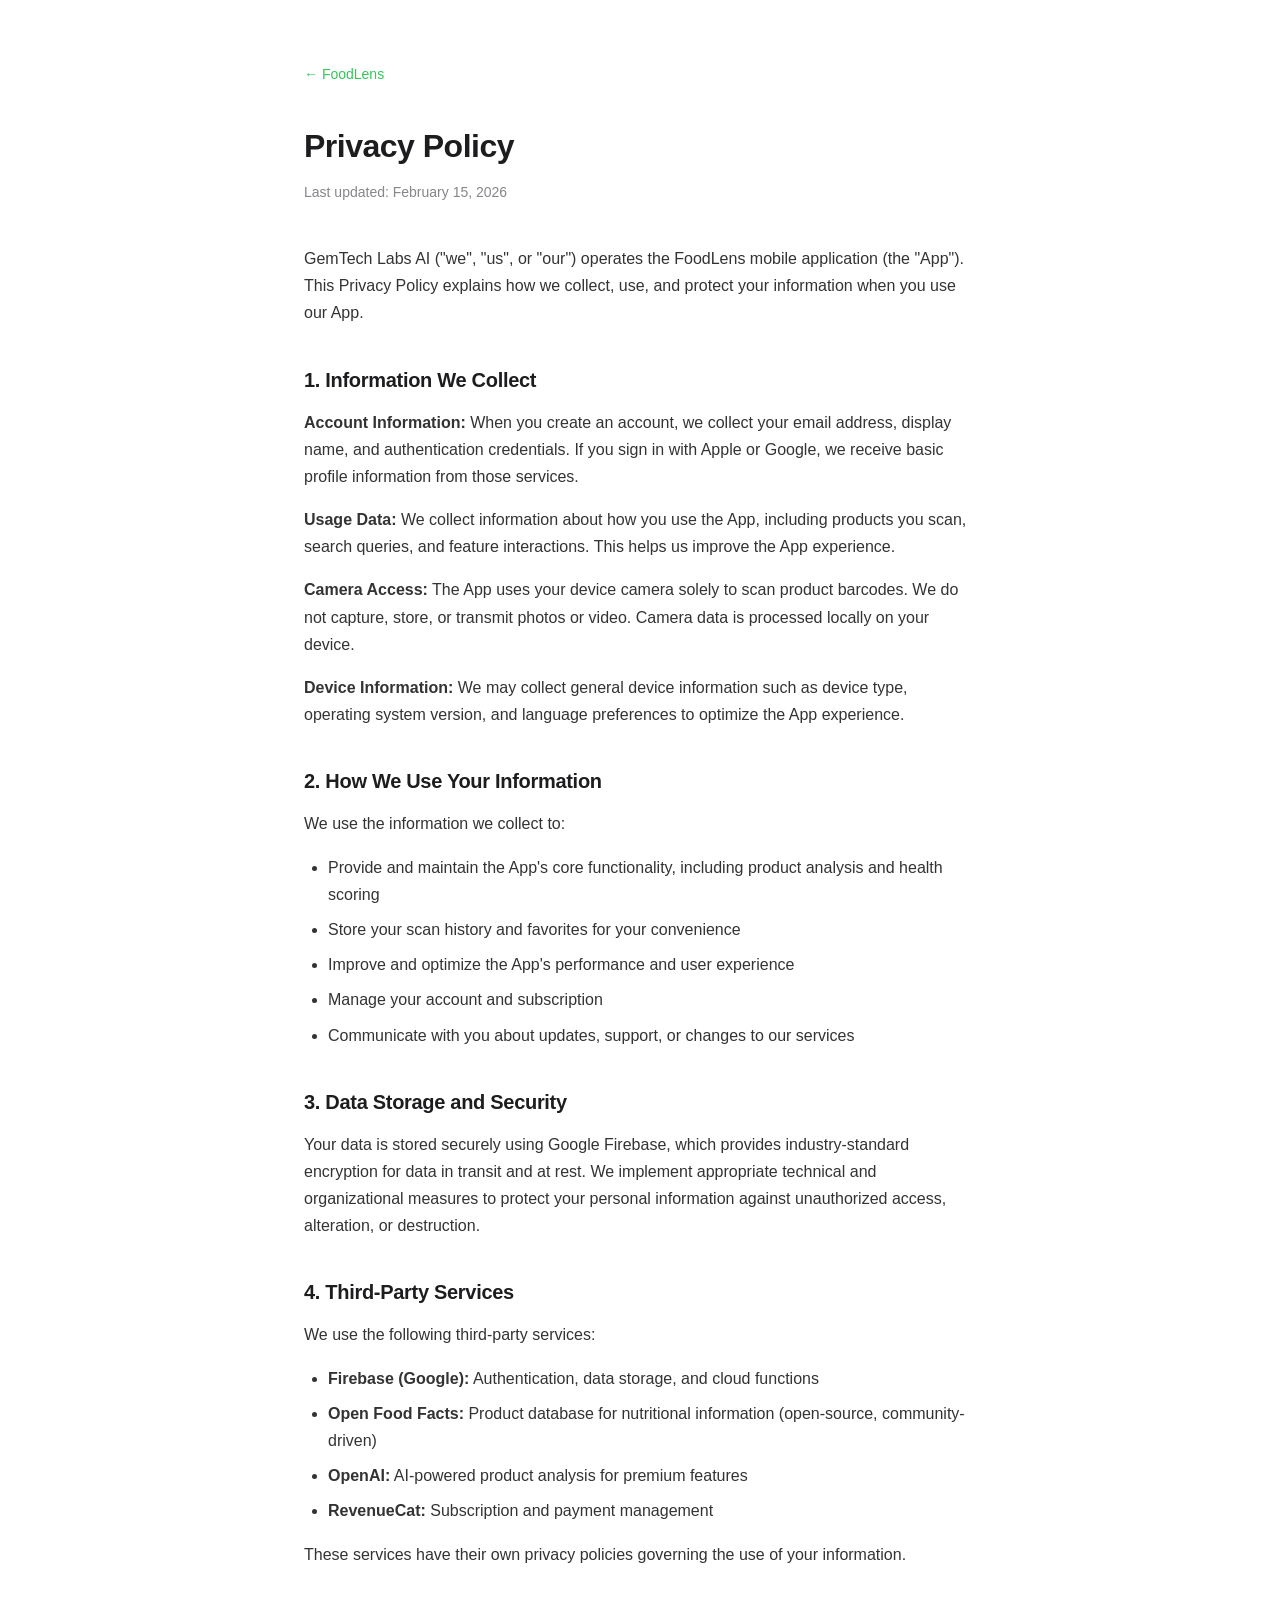
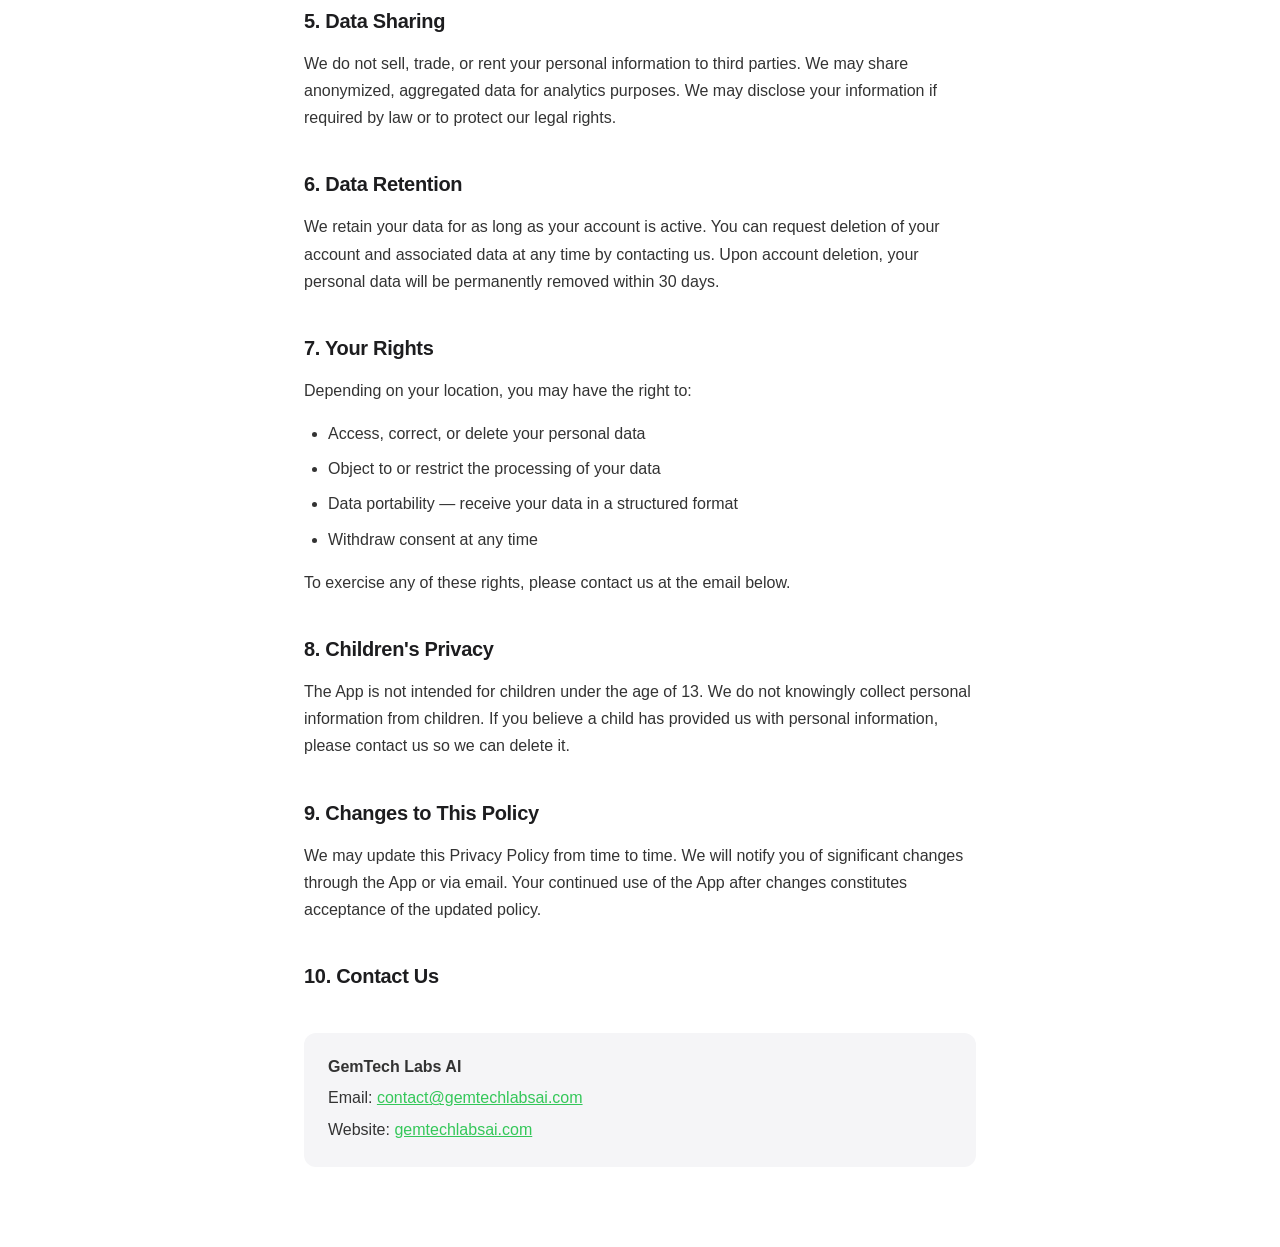
==== privacy.html @ 4a6d4455 "Add website files" ====
<!DOCTYPE html>
<html lang="en">
<head>
    <meta charset="UTF-8">
    <meta name="viewport" content="width=device-width, initial-scale=1.0">
    <title>Privacy Policy — FoodLens</title>
    <style>
        * { margin: 0; padding: 0; box-sizing: border-box; }
        body {
            font-family: -apple-system, BlinkMacSystemFont, 'Segoe UI', Roboto, sans-serif;
            line-height: 1.7;
            color: #1d1d1f;
            background: #fff;
            -webkit-font-smoothing: antialiased;
        }
        .container {
            max-width: 720px;
            margin: 0 auto;
            padding: 60px 24px 80px;
        }
        .back-link {
            display: inline-flex;
            align-items: center;
            gap: 6px;
            font-size: 14px;
            color: #34c759;
            text-decoration: none;
            margin-bottom: 32px;
        }
        .back-link:hover { text-decoration: underline; }
        h1 {
            font-size: 32px;
            font-weight: 700;
            letter-spacing: -0.5px;
            margin-bottom: 8px;
        }
        .last-updated {
            font-size: 14px;
            color: #86868b;
            margin-bottom: 40px;
        }
        h2 {
            font-size: 20px;
            font-weight: 600;
            margin-top: 36px;
            margin-bottom: 12px;
            letter-spacing: -0.3px;
        }
        p {
            margin-bottom: 16px;
            color: #333;
        }
        ul {
            margin-bottom: 16px;
            padding-left: 24px;
        }
        li {
            margin-bottom: 8px;
            color: #333;
        }
        a { color: #34c759; }
        .contact-box {
            margin-top: 40px;
            padding: 20px 24px;
            background: #f5f5f7;
            border-radius: 12px;
        }
        .contact-box p { margin-bottom: 4px; }
        @media (prefers-color-scheme: dark) {
            body { background: #000; color: #f5f5f7; }
            p, li { color: #d1d1d6; }
            .contact-box { background: #1c1c1e; }
        }
    </style>
</head>
<body>
    <div class="container">
        <a href="/" class="back-link">← FoodLens</a>

        <h1>Privacy Policy</h1>
        <p class="last-updated">Last updated: February 15, 2026</p>

        <p>GemTech Labs AI ("we", "us", or "our") operates the FoodLens mobile application (the "App"). This Privacy Policy explains how we collect, use, and protect your information when you use our App.</p>

        <h2>1. Information We Collect</h2>
        <p><strong>Account Information:</strong> When you create an account, we collect your email address, display name, and authentication credentials. If you sign in with Apple or Google, we receive basic profile information from those services.</p>
        <p><strong>Usage Data:</strong> We collect information about how you use the App, including products you scan, search queries, and feature interactions. This helps us improve the App experience.</p>
        <p><strong>Camera Access:</strong> The App uses your device camera solely to scan product barcodes. We do not capture, store, or transmit photos or video. Camera data is processed locally on your device.</p>
        <p><strong>Device Information:</strong> We may collect general device information such as device type, operating system version, and language preferences to optimize the App experience.</p>

        <h2>2. How We Use Your Information</h2>
        <p>We use the information we collect to:</p>
        <ul>
            <li>Provide and maintain the App's core functionality, including product analysis and health scoring</li>
            <li>Store your scan history and favorites for your convenience</li>
            <li>Improve and optimize the App's performance and user experience</li>
            <li>Manage your account and subscription</li>
            <li>Communicate with you about updates, support, or changes to our services</li>
        </ul>

        <h2>3. Data Storage and Security</h2>
        <p>Your data is stored securely using Google Firebase, which provides industry-standard encryption for data in transit and at rest. We implement appropriate technical and organizational measures to protect your personal information against unauthorized access, alteration, or destruction.</p>

        <h2>4. Third-Party Services</h2>
        <p>We use the following third-party services:</p>
        <ul>
            <li><strong>Firebase (Google):</strong> Authentication, data storage, and cloud functions</li>
            <li><strong>Open Food Facts:</strong> Product database for nutritional information (open-source, community-driven)</li>
            <li><strong>OpenAI:</strong> AI-powered product analysis for premium features</li>
            <li><strong>RevenueCat:</strong> Subscription and payment management</li>
        </ul>
        <p>These services have their own privacy policies governing the use of your information.</p>

        <h2>5. Data Sharing</h2>
        <p>We do not sell, trade, or rent your personal information to third parties. We may share anonymized, aggregated data for analytics purposes. We may disclose your information if required by law or to protect our legal rights.</p>

        <h2>6. Data Retention</h2>
        <p>We retain your data for as long as your account is active. You can request deletion of your account and associated data at any time by contacting us. Upon account deletion, your personal data will be permanently removed within 30 days.</p>

        <h2>7. Your Rights</h2>
        <p>Depending on your location, you may have the right to:</p>
        <ul>
            <li>Access, correct, or delete your personal data</li>
            <li>Object to or restrict the processing of your data</li>
            <li>Data portability — receive your data in a structured format</li>
            <li>Withdraw consent at any time</li>
        </ul>
        <p>To exercise any of these rights, please contact us at the email below.</p>

        <h2>8. Children's Privacy</h2>
        <p>The App is not intended for children under the age of 13. We do not knowingly collect personal information from children. If you believe a child has provided us with personal information, please contact us so we can delete it.</p>

        <h2>9. Changes to This Policy</h2>
        <p>We may update this Privacy Policy from time to time. We will notify you of significant changes through the App or via email. Your continued use of the App after changes constitutes acceptance of the updated policy.</p>

        <h2>10. Contact Us</h2>
        <div class="contact-box">
            <p><strong>GemTech Labs AI</strong></p>
            <p>Email: <a href="mailto:contact@gemtechlabsai.com">contact@gemtechlabsai.com</a></p>
            <p>Website: <a href="https://gemtechlabsai.com">gemtechlabsai.com</a></p>
        </div>
    </div>
</body>
</html>
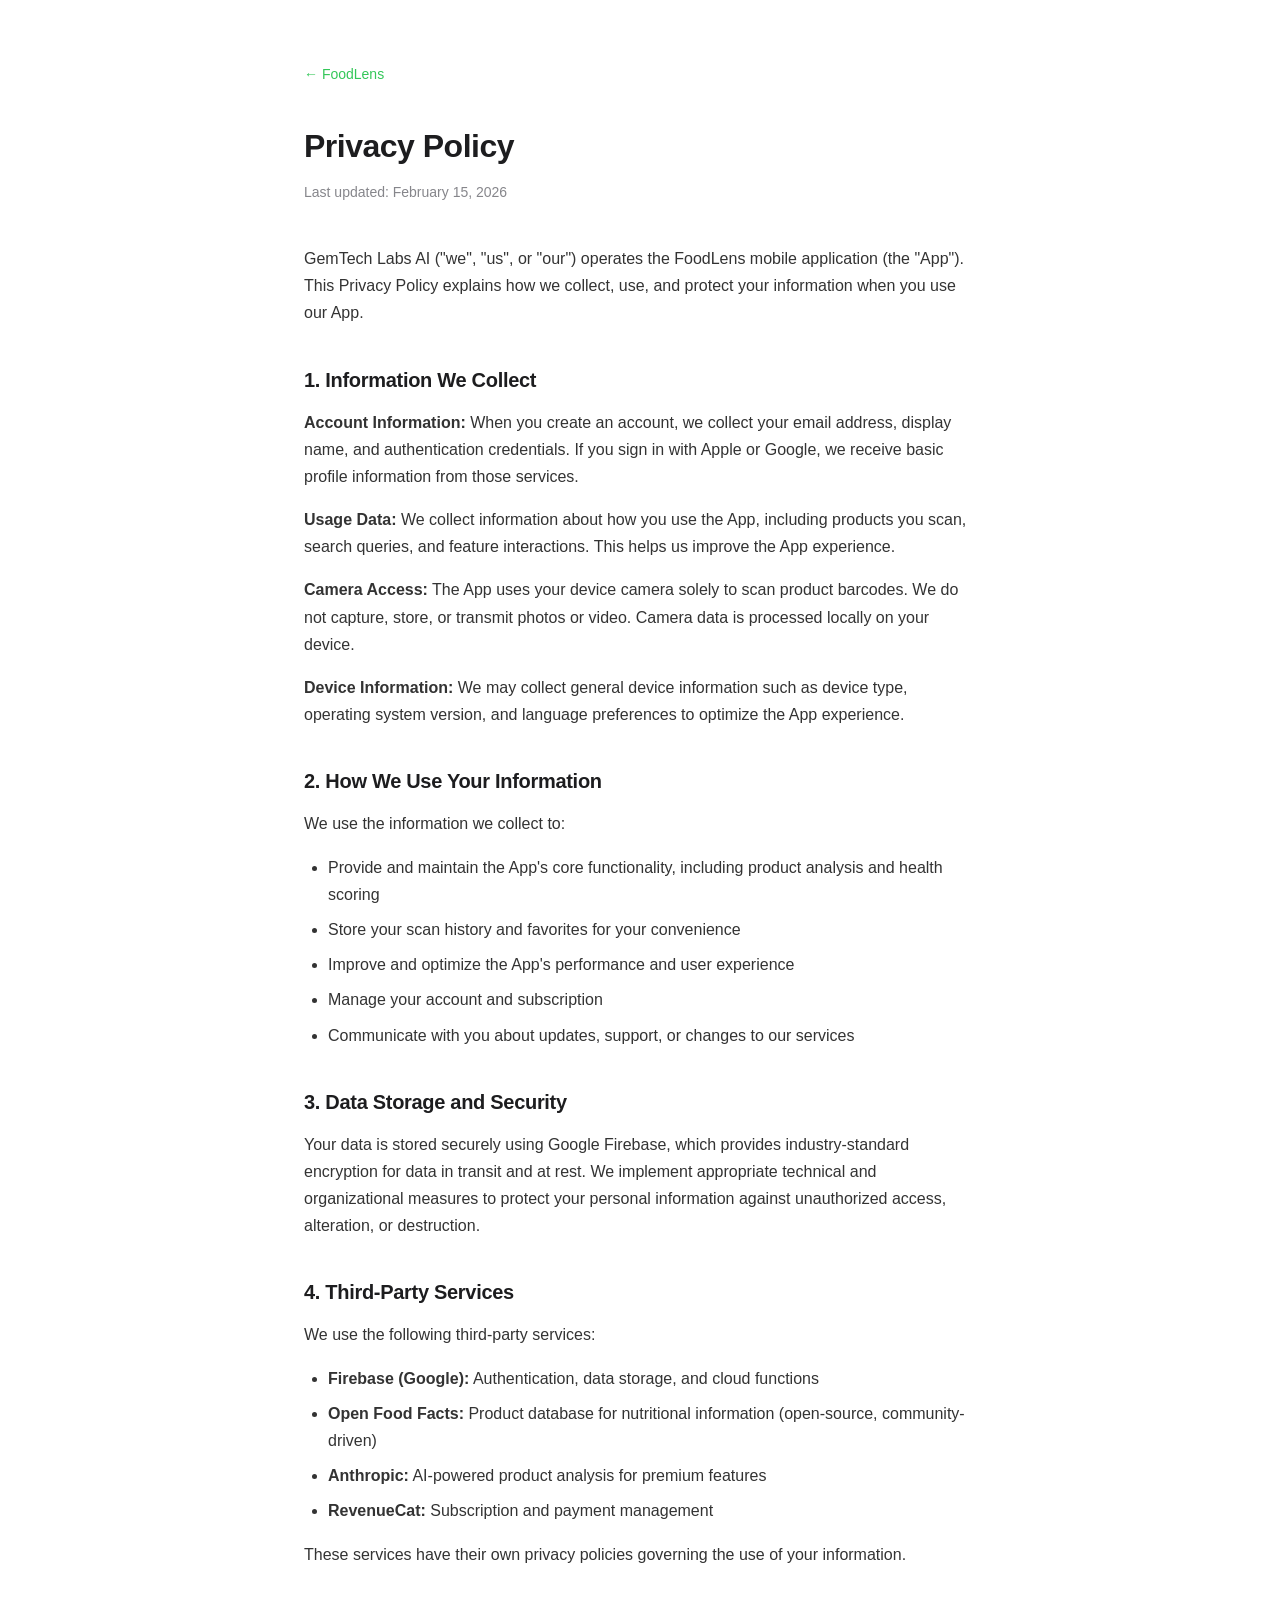
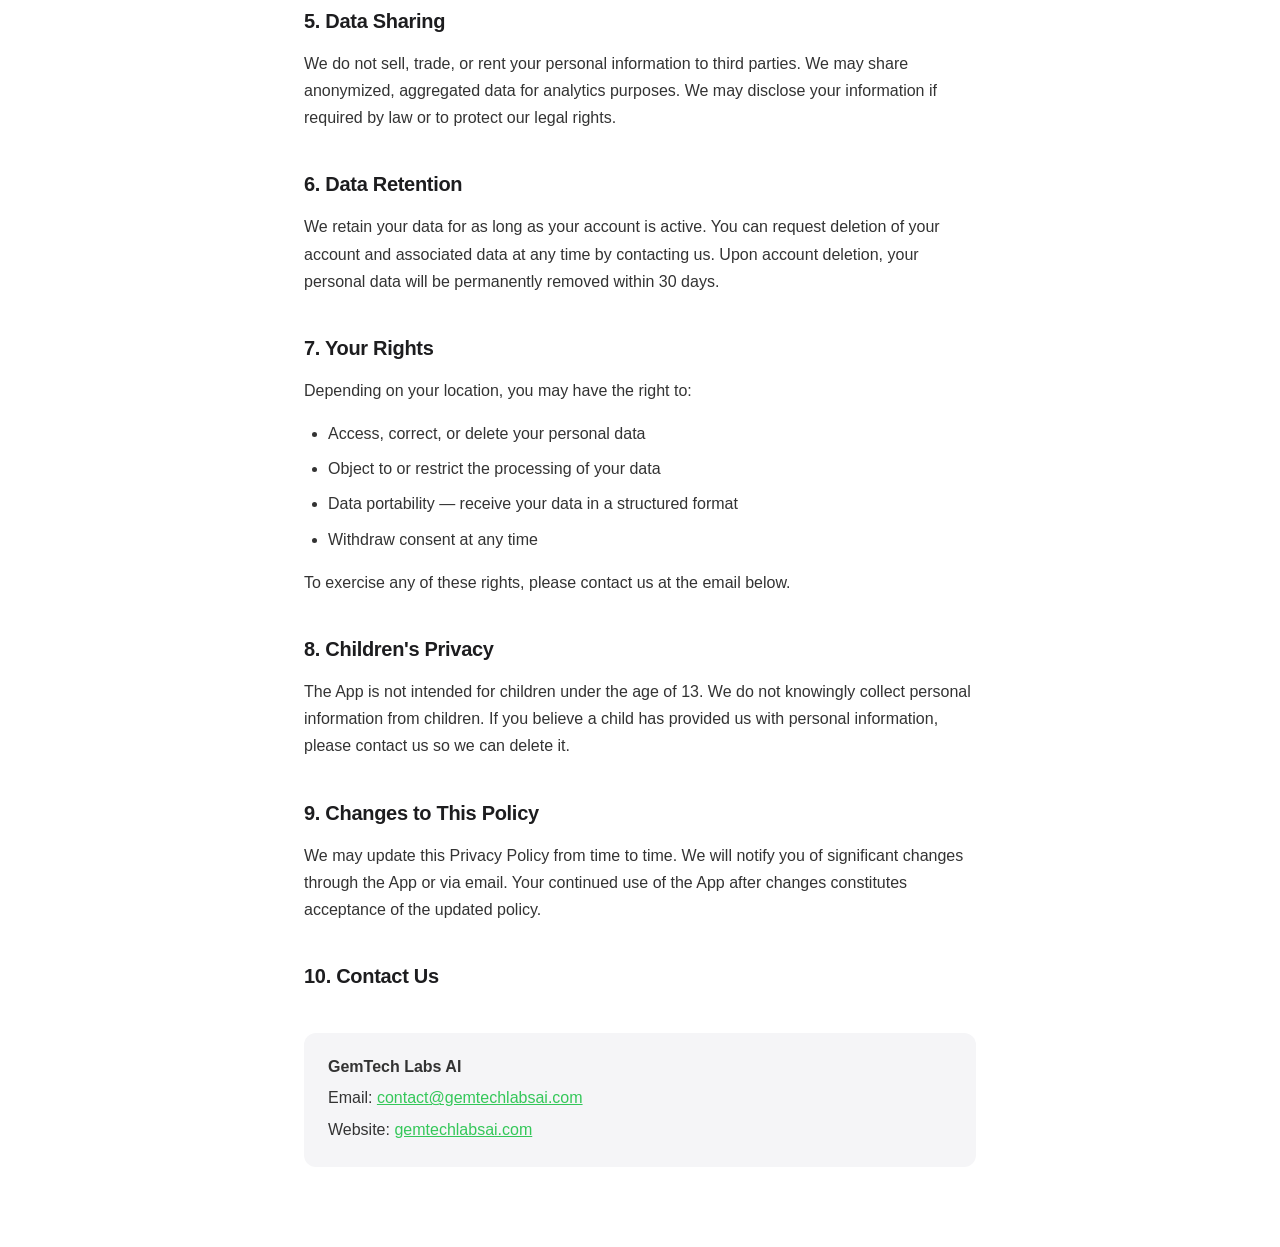
==== commit 911e69af: "Replace OpenAI with Anthropic in privacy.html" ====
--- a/privacy.html
+++ b/privacy.html
@@ -106,7 +106,7 @@
         <ul>
             <li><strong>Firebase (Google):</strong> Authentication, data storage, and cloud functions</li>
             <li><strong>Open Food Facts:</strong> Product database for nutritional information (open-source, community-driven)</li>
-            <li><strong>OpenAI:</strong> AI-powered product analysis for premium features</li>
+            <li><strong>Anthropic:</strong> AI-powered product analysis for premium features</li>
             <li><strong>RevenueCat:</strong> Subscription and payment management</li>
         </ul>
         <p>These services have their own privacy policies governing the use of your information.</p>
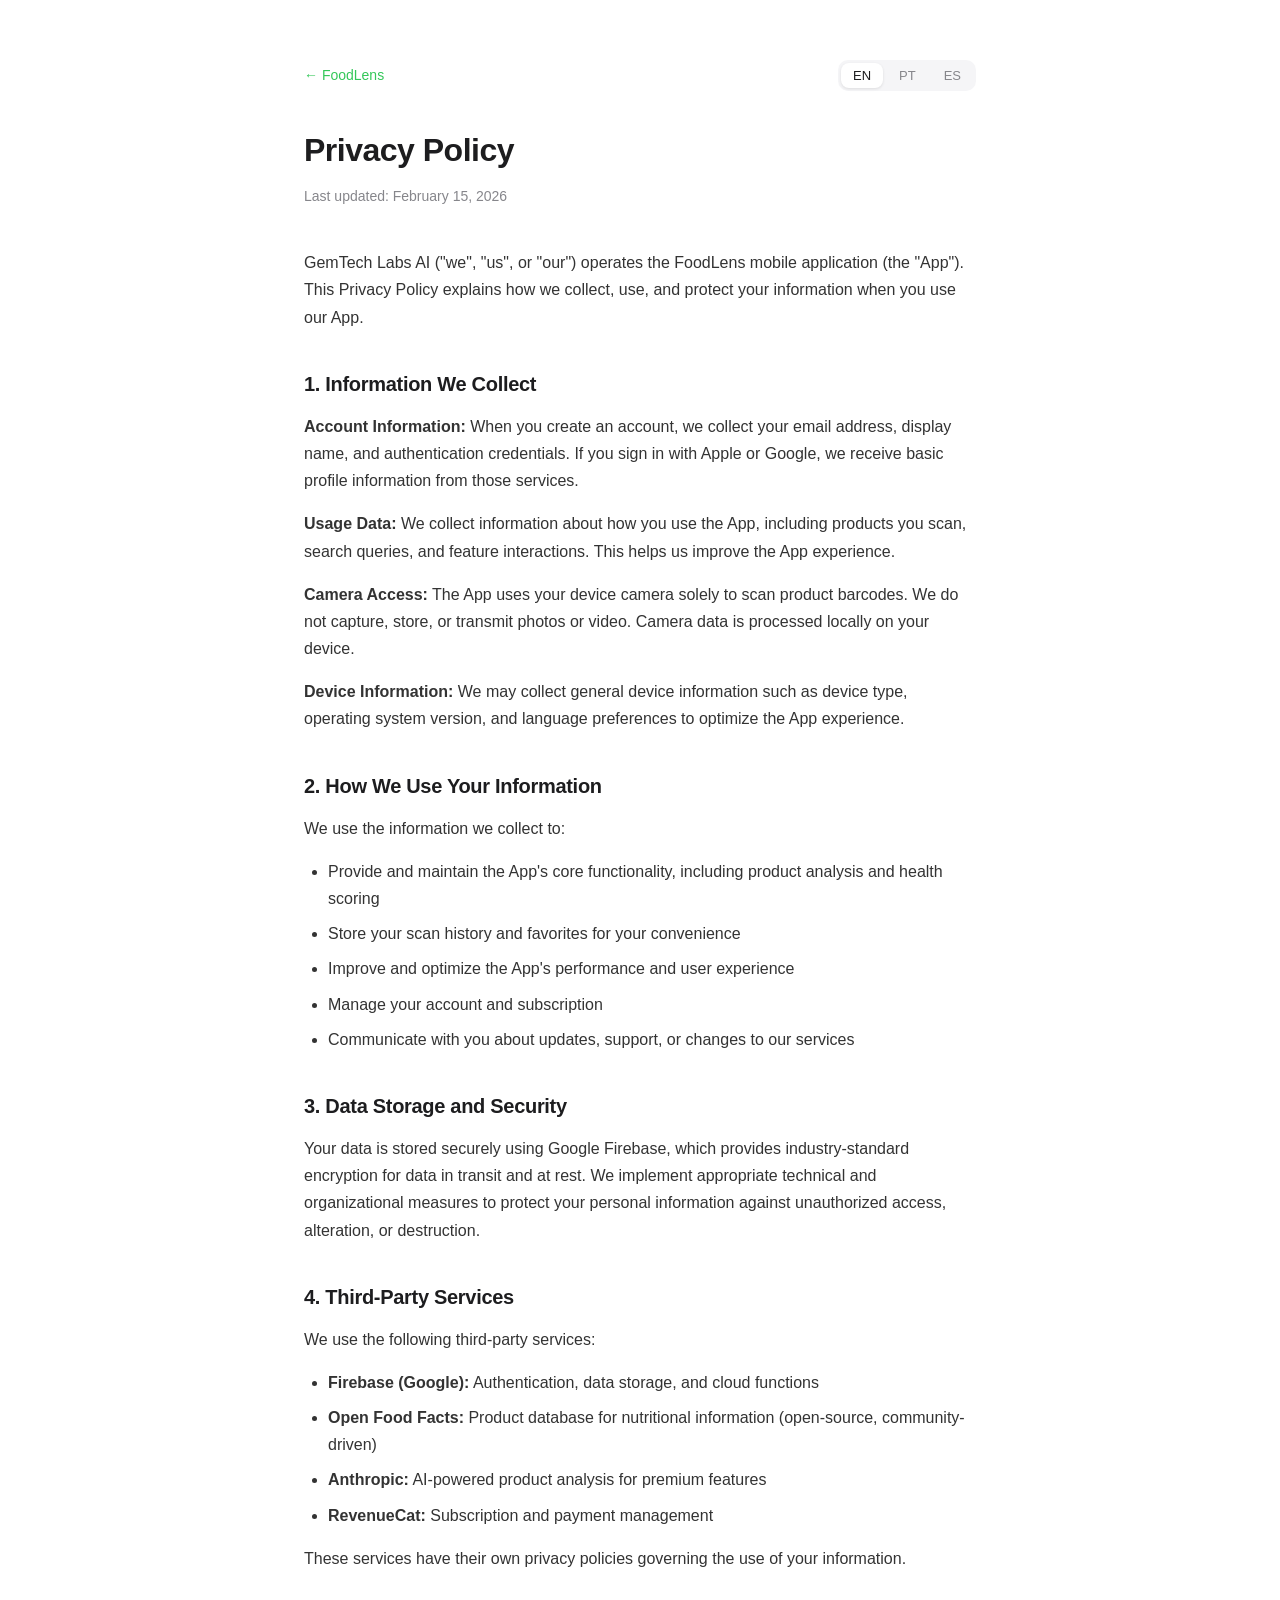
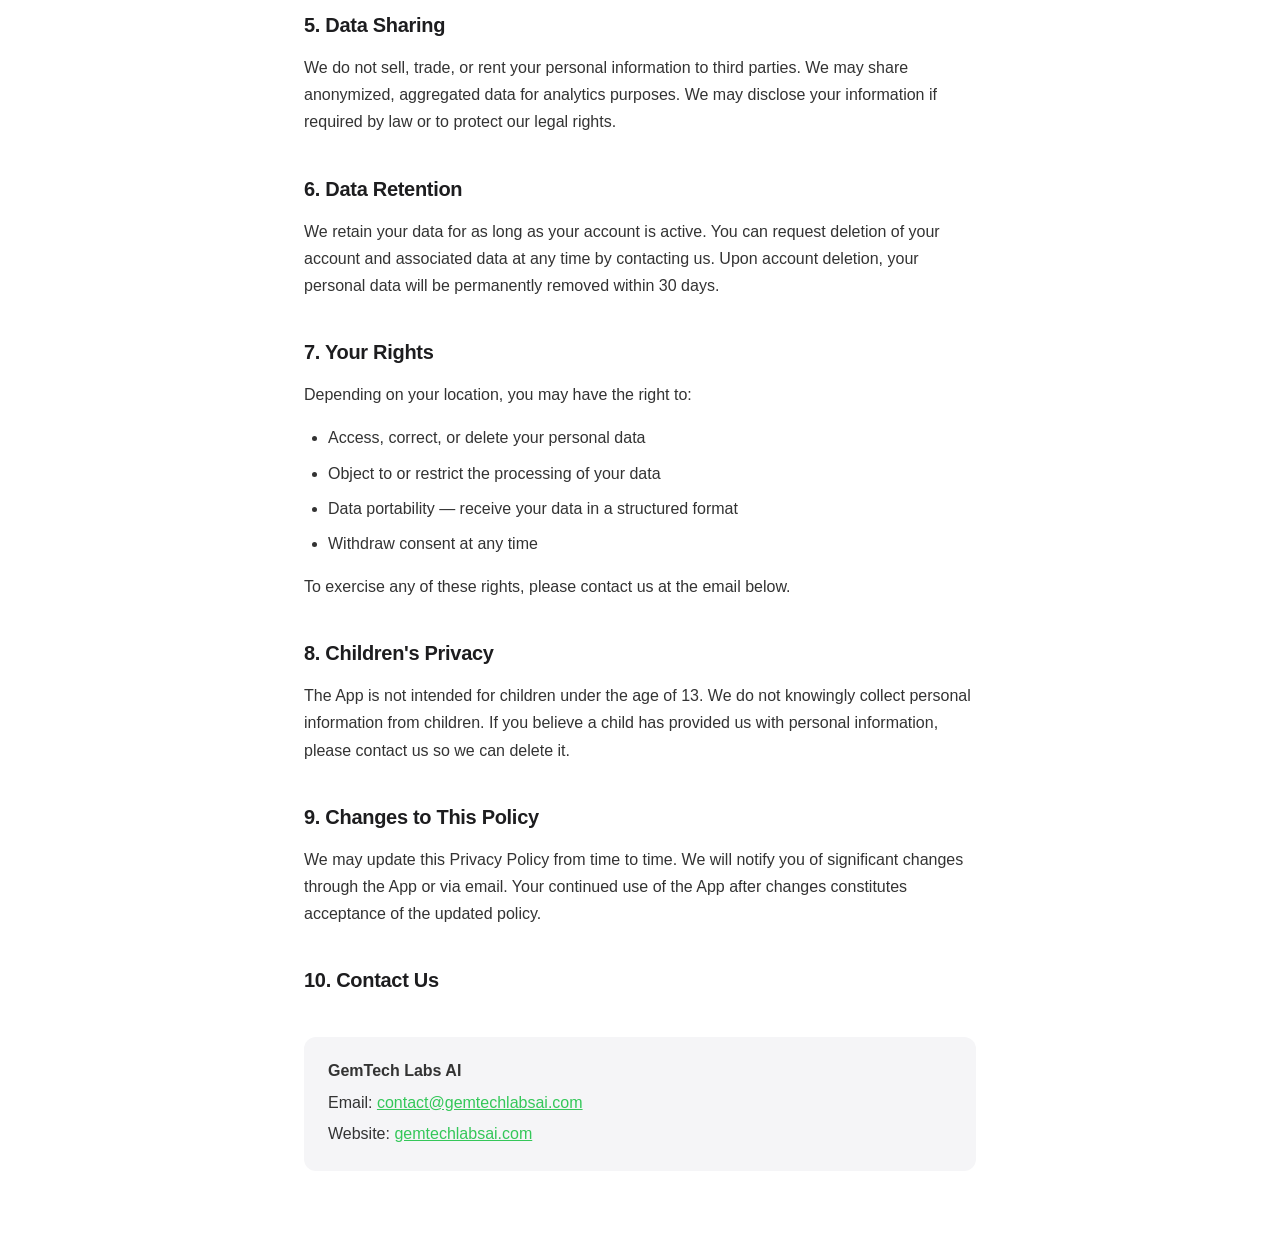
==== commit b3db5745: "Adding language support for privacy policy and term" ====
--- a/privacy.html
+++ b/privacy.html
@@ -18,6 +18,12 @@
             margin: 0 auto;
             padding: 60px 24px 80px;
         }
+        .top-bar {
+            display: flex;
+            align-items: center;
+            justify-content: space-between;
+            margin-bottom: 32px;
+        }
         .back-link {
             display: inline-flex;
             align-items: center;
@@ -25,9 +31,32 @@
             font-size: 14px;
             color: #34c759;
             text-decoration: none;
-            margin-bottom: 32px;
         }
         .back-link:hover { text-decoration: underline; }
+        .lang-switcher {
+            display: flex;
+            align-items: center;
+            gap: 4px;
+            background: #f5f5f7;
+            border-radius: 10px;
+            padding: 3px;
+        }
+        .lang-btn {
+            padding: 5px 12px;
+            border: none;
+            background: transparent;
+            border-radius: 8px;
+            font-size: 13px;
+            font-weight: 500;
+            color: #86868b;
+            cursor: pointer;
+            transition: all 0.2s;
+        }
+        .lang-btn.active {
+            background: #fff;
+            color: #1d1d1f;
+            box-shadow: 0 1px 3px rgba(0,0,0,0.1);
+        }
         h1 {
             font-size: 32px;
             font-weight: 700;
@@ -46,18 +75,9 @@
             margin-bottom: 12px;
             letter-spacing: -0.3px;
         }
-        p {
-            margin-bottom: 16px;
-            color: #333;
-        }
-        ul {
-            margin-bottom: 16px;
-            padding-left: 24px;
-        }
-        li {
-            margin-bottom: 8px;
-            color: #333;
-        }
+        p { margin-bottom: 16px; color: #333; }
+        ul { margin-bottom: 16px; padding-left: 24px; }
+        li { margin-bottom: 8px; color: #333; }
         a { color: #34c759; }
         .contact-box {
             margin-top: 40px;
@@ -66,79 +86,246 @@
             border-radius: 12px;
         }
         .contact-box p { margin-bottom: 4px; }
+        .lang-content { display: none; }
+        .lang-content.active { display: block; }
         @media (prefers-color-scheme: dark) {
             body { background: #000; color: #f5f5f7; }
             p, li { color: #d1d1d6; }
             .contact-box { background: #1c1c1e; }
+            .lang-switcher { background: #1c1c1e; }
+            .lang-btn { color: #98989d; }
+            .lang-btn.active { background: #2c2c2e; color: #f5f5f7; box-shadow: 0 1px 3px rgba(0,0,0,0.3); }
         }
     </style>
 </head>
 <body>
     <div class="container">
-        <a href="/" class="back-link">← FoodLens</a>
-
-        <h1>Privacy Policy</h1>
-        <p class="last-updated">Last updated: February 15, 2026</p>
-
-        <p>GemTech Labs AI ("we", "us", or "our") operates the FoodLens mobile application (the "App"). This Privacy Policy explains how we collect, use, and protect your information when you use our App.</p>
-
-        <h2>1. Information We Collect</h2>
-        <p><strong>Account Information:</strong> When you create an account, we collect your email address, display name, and authentication credentials. If you sign in with Apple or Google, we receive basic profile information from those services.</p>
-        <p><strong>Usage Data:</strong> We collect information about how you use the App, including products you scan, search queries, and feature interactions. This helps us improve the App experience.</p>
-        <p><strong>Camera Access:</strong> The App uses your device camera solely to scan product barcodes. We do not capture, store, or transmit photos or video. Camera data is processed locally on your device.</p>
-        <p><strong>Device Information:</strong> We may collect general device information such as device type, operating system version, and language preferences to optimize the App experience.</p>
-
-        <h2>2. How We Use Your Information</h2>
-        <p>We use the information we collect to:</p>
-        <ul>
-            <li>Provide and maintain the App's core functionality, including product analysis and health scoring</li>
-            <li>Store your scan history and favorites for your convenience</li>
-            <li>Improve and optimize the App's performance and user experience</li>
-            <li>Manage your account and subscription</li>
-            <li>Communicate with you about updates, support, or changes to our services</li>
-        </ul>
-
-        <h2>3. Data Storage and Security</h2>
-        <p>Your data is stored securely using Google Firebase, which provides industry-standard encryption for data in transit and at rest. We implement appropriate technical and organizational measures to protect your personal information against unauthorized access, alteration, or destruction.</p>
-
-        <h2>4. Third-Party Services</h2>
-        <p>We use the following third-party services:</p>
-        <ul>
-            <li><strong>Firebase (Google):</strong> Authentication, data storage, and cloud functions</li>
-            <li><strong>Open Food Facts:</strong> Product database for nutritional information (open-source, community-driven)</li>
-            <li><strong>Anthropic:</strong> AI-powered product analysis for premium features</li>
-            <li><strong>RevenueCat:</strong> Subscription and payment management</li>
-        </ul>
-        <p>These services have their own privacy policies governing the use of your information.</p>
-
-        <h2>5. Data Sharing</h2>
-        <p>We do not sell, trade, or rent your personal information to third parties. We may share anonymized, aggregated data for analytics purposes. We may disclose your information if required by law or to protect our legal rights.</p>
-
-        <h2>6. Data Retention</h2>
-        <p>We retain your data for as long as your account is active. You can request deletion of your account and associated data at any time by contacting us. Upon account deletion, your personal data will be permanently removed within 30 days.</p>
-
-        <h2>7. Your Rights</h2>
-        <p>Depending on your location, you may have the right to:</p>
-        <ul>
-            <li>Access, correct, or delete your personal data</li>
-            <li>Object to or restrict the processing of your data</li>
-            <li>Data portability — receive your data in a structured format</li>
-            <li>Withdraw consent at any time</li>
-        </ul>
-        <p>To exercise any of these rights, please contact us at the email below.</p>
-
-        <h2>8. Children's Privacy</h2>
-        <p>The App is not intended for children under the age of 13. We do not knowingly collect personal information from children. If you believe a child has provided us with personal information, please contact us so we can delete it.</p>
-
-        <h2>9. Changes to This Policy</h2>
-        <p>We may update this Privacy Policy from time to time. We will notify you of significant changes through the App or via email. Your continued use of the App after changes constitutes acceptance of the updated policy.</p>
-
-        <h2>10. Contact Us</h2>
-        <div class="contact-box">
-            <p><strong>GemTech Labs AI</strong></p>
-            <p>Email: <a href="mailto:contact@gemtechlabsai.com">contact@gemtechlabsai.com</a></p>
-            <p>Website: <a href="https://gemtechlabsai.com">gemtechlabsai.com</a></p>
+        <div class="top-bar">
+            <a href="/" class="back-link">← FoodLens</a>
+            <div class="lang-switcher">
+                <button class="lang-btn active" onclick="switchLang('en')">EN</button>
+                <button class="lang-btn" onclick="switchLang('pt')">PT</button>
+                <button class="lang-btn" onclick="switchLang('es')">ES</button>
+            </div>
+        </div>
+
+        <!-- ═══ ENGLISH ═══ -->
+        <div id="lang-en" class="lang-content active">
+            <h1>Privacy Policy</h1>
+            <p class="last-updated">Last updated: February 15, 2026</p>
+
+            <p>GemTech Labs AI ("we", "us", or "our") operates the FoodLens mobile application (the "App"). This Privacy Policy explains how we collect, use, and protect your information when you use our App.</p>
+
+            <h2>1. Information We Collect</h2>
+            <p><strong>Account Information:</strong> When you create an account, we collect your email address, display name, and authentication credentials. If you sign in with Apple or Google, we receive basic profile information from those services.</p>
+            <p><strong>Usage Data:</strong> We collect information about how you use the App, including products you scan, search queries, and feature interactions. This helps us improve the App experience.</p>
+            <p><strong>Camera Access:</strong> The App uses your device camera solely to scan product barcodes. We do not capture, store, or transmit photos or video. Camera data is processed locally on your device.</p>
+            <p><strong>Device Information:</strong> We may collect general device information such as device type, operating system version, and language preferences to optimize the App experience.</p>
+
+            <h2>2. How We Use Your Information</h2>
+            <p>We use the information we collect to:</p>
+            <ul>
+                <li>Provide and maintain the App's core functionality, including product analysis and health scoring</li>
+                <li>Store your scan history and favorites for your convenience</li>
+                <li>Improve and optimize the App's performance and user experience</li>
+                <li>Manage your account and subscription</li>
+                <li>Communicate with you about updates, support, or changes to our services</li>
+            </ul>
+
+            <h2>3. Data Storage and Security</h2>
+            <p>Your data is stored securely using Google Firebase, which provides industry-standard encryption for data in transit and at rest. We implement appropriate technical and organizational measures to protect your personal information against unauthorized access, alteration, or destruction.</p>
+
+            <h2>4. Third-Party Services</h2>
+            <p>We use the following third-party services:</p>
+            <ul>
+                <li><strong>Firebase (Google):</strong> Authentication, data storage, and cloud functions</li>
+                <li><strong>Open Food Facts:</strong> Product database for nutritional information (open-source, community-driven)</li>
+                <li><strong>Anthropic:</strong> AI-powered product analysis for premium features</li>
+                <li><strong>RevenueCat:</strong> Subscription and payment management</li>
+            </ul>
+            <p>These services have their own privacy policies governing the use of your information.</p>
+
+            <h2>5. Data Sharing</h2>
+            <p>We do not sell, trade, or rent your personal information to third parties. We may share anonymized, aggregated data for analytics purposes. We may disclose your information if required by law or to protect our legal rights.</p>
+
+            <h2>6. Data Retention</h2>
+            <p>We retain your data for as long as your account is active. You can request deletion of your account and associated data at any time by contacting us. Upon account deletion, your personal data will be permanently removed within 30 days.</p>
+
+            <h2>7. Your Rights</h2>
+            <p>Depending on your location, you may have the right to:</p>
+            <ul>
+                <li>Access, correct, or delete your personal data</li>
+                <li>Object to or restrict the processing of your data</li>
+                <li>Data portability — receive your data in a structured format</li>
+                <li>Withdraw consent at any time</li>
+            </ul>
+            <p>To exercise any of these rights, please contact us at the email below.</p>
+
+            <h2>8. Children's Privacy</h2>
+            <p>The App is not intended for children under the age of 13. We do not knowingly collect personal information from children. If you believe a child has provided us with personal information, please contact us so we can delete it.</p>
+
+            <h2>9. Changes to This Policy</h2>
+            <p>We may update this Privacy Policy from time to time. We will notify you of significant changes through the App or via email. Your continued use of the App after changes constitutes acceptance of the updated policy.</p>
+
+            <h2>10. Contact Us</h2>
+            <div class="contact-box">
+                <p><strong>GemTech Labs AI</strong></p>
+                <p>Email: <a href="mailto:contact@gemtechlabsai.com">contact@gemtechlabsai.com</a></p>
+                <p>Website: <a href="https://gemtechlabsai.com">gemtechlabsai.com</a></p>
+            </div>
+        </div>
+
+        <!-- ═══ PORTUGUÊS ═══ -->
+        <div id="lang-pt" class="lang-content">
+            <h1>Política de Privacidade</h1>
+            <p class="last-updated">Última atualização: 15 de fevereiro de 2026</p>
+
+            <p>A GemTech Labs AI ("nós" ou "nosso") opera o aplicativo móvel FoodLens (o "App"). Esta Política de Privacidade explica como coletamos, usamos e protegemos suas informações quando você usa nosso App.</p>
+
+            <h2>1. Informações que Coletamos</h2>
+            <p><strong>Informações da Conta:</strong> Ao criar uma conta, coletamos seu endereço de e-mail, nome de exibição e credenciais de autenticação. Se você entrar com Apple ou Google, recebemos informações básicas de perfil desses serviços.</p>
+            <p><strong>Dados de Uso:</strong> Coletamos informações sobre como você usa o App, incluindo produtos que você escaneia, consultas de pesquisa e interações com recursos. Isso nos ajuda a melhorar a experiência do App.</p>
+            <p><strong>Acesso à Câmera:</strong> O App usa a câmera do seu dispositivo exclusivamente para escanear códigos de barras de produtos. Não capturamos, armazenamos ou transmitimos fotos ou vídeos. Os dados da câmera são processados localmente no seu dispositivo.</p>
+            <p><strong>Informações do Dispositivo:</strong> Podemos coletar informações gerais do dispositivo, como tipo de dispositivo, versão do sistema operacional e preferências de idioma para otimizar a experiência do App.</p>
+
+            <h2>2. Como Usamos Suas Informações</h2>
+            <p>Usamos as informações coletadas para:</p>
+            <ul>
+                <li>Fornecer e manter a funcionalidade principal do App, incluindo análise de produtos e pontuação de saúde</li>
+                <li>Armazenar seu histórico de escaneamento e favoritos para sua conveniência</li>
+                <li>Melhorar e otimizar o desempenho e a experiência do usuário do App</li>
+                <li>Gerenciar sua conta e assinatura</li>
+                <li>Comunicar-nos com você sobre atualizações, suporte ou alterações em nossos serviços</li>
+            </ul>
+
+            <h2>3. Armazenamento e Segurança de Dados</h2>
+            <p>Seus dados são armazenados com segurança usando o Google Firebase, que fornece criptografia padrão da indústria para dados em trânsito e em repouso. Implementamos medidas técnicas e organizacionais apropriadas para proteger suas informações pessoais contra acesso não autorizado, alteração ou destruição.</p>
+
+            <h2>4. Serviços de Terceiros</h2>
+            <p>Utilizamos os seguintes serviços de terceiros:</p>
+            <ul>
+                <li><strong>Firebase (Google):</strong> Autenticação, armazenamento de dados e funções em nuvem</li>
+                <li><strong>Open Food Facts:</strong> Banco de dados de produtos para informações nutricionais (código aberto, mantido pela comunidade)</li>
+                <li><strong>Anthropic:</strong> Análise de produtos com IA para recursos premium</li>
+                <li><strong>RevenueCat:</strong> Gerenciamento de assinaturas e pagamentos</li>
+            </ul>
+            <p>Esses serviços possuem suas próprias políticas de privacidade que regem o uso de suas informações.</p>
+
+            <h2>5. Compartilhamento de Dados</h2>
+            <p>Não vendemos, trocamos ou alugamos suas informações pessoais a terceiros. Podemos compartilhar dados anônimos e agregados para fins analíticos. Podemos divulgar suas informações se exigido por lei ou para proteger nossos direitos legais.</p>
+
+            <h2>6. Retenção de Dados</h2>
+            <p>Retemos seus dados enquanto sua conta estiver ativa. Você pode solicitar a exclusão de sua conta e dados associados a qualquer momento entrando em contato conosco. Após a exclusão da conta, seus dados pessoais serão permanentemente removidos em até 30 dias.</p>
+
+            <h2>7. Seus Direitos</h2>
+            <p>Dependendo da sua localização, você pode ter o direito de:</p>
+            <ul>
+                <li>Acessar, corrigir ou excluir seus dados pessoais</li>
+                <li>Opor-se ou restringir o processamento de seus dados</li>
+                <li>Portabilidade de dados — receber seus dados em formato estruturado</li>
+                <li>Retirar o consentimento a qualquer momento</li>
+            </ul>
+            <p>Para exercer qualquer um desses direitos, entre em contato conosco pelo e-mail abaixo.</p>
+
+            <h2>8. Privacidade de Crianças</h2>
+            <p>O App não se destina a crianças menores de 13 anos. Não coletamos intencionalmente informações pessoais de crianças. Se você acredita que uma criança nos forneceu informações pessoais, entre em contato conosco para que possamos excluí-las.</p>
+
+            <h2>9. Alterações nesta Política</h2>
+            <p>Podemos atualizar esta Política de Privacidade periodicamente. Notificaremos você sobre alterações significativas por meio do App ou por e-mail. O uso continuado do App após as alterações constitui aceitação da política atualizada.</p>
+
+            <h2>10. Entre em Contato</h2>
+            <div class="contact-box">
+                <p><strong>GemTech Labs AI</strong></p>
+                <p>E-mail: <a href="mailto:contact@gemtechlabsai.com">contact@gemtechlabsai.com</a></p>
+                <p>Website: <a href="https://gemtechlabsai.com">gemtechlabsai.com</a></p>
+            </div>
+        </div>
+
+        <!-- ═══ ESPAÑOL ═══ -->
+        <div id="lang-es" class="lang-content">
+            <h1>Política de Privacidad</h1>
+            <p class="last-updated">Última actualización: 15 de febrero de 2026</p>
+
+            <p>GemTech Labs AI ("nosotros" o "nuestro") opera la aplicación móvil FoodLens (la "App"). Esta Política de Privacidad explica cómo recopilamos, usamos y protegemos su información cuando usa nuestra App.</p>
+
+            <h2>1. Información que Recopilamos</h2>
+            <p><strong>Información de la Cuenta:</strong> Al crear una cuenta, recopilamos su dirección de correo electrónico, nombre de usuario y credenciales de autenticación. Si inicia sesión con Apple o Google, recibimos información básica de perfil de esos servicios.</p>
+            <p><strong>Datos de Uso:</strong> Recopilamos información sobre cómo usa la App, incluyendo productos que escanea, consultas de búsqueda e interacciones con funciones. Esto nos ayuda a mejorar la experiencia de la App.</p>
+            <p><strong>Acceso a la Cámara:</strong> La App usa la cámara de su dispositivo exclusivamente para escanear códigos de barras de productos. No capturamos, almacenamos ni transmitimos fotos o videos. Los datos de la cámara se procesan localmente en su dispositivo.</p>
+            <p><strong>Información del Dispositivo:</strong> Podemos recopilar información general del dispositivo, como tipo de dispositivo, versión del sistema operativo y preferencias de idioma para optimizar la experiencia de la App.</p>
+
+            <h2>2. Cómo Usamos Su Información</h2>
+            <p>Usamos la información recopilada para:</p>
+            <ul>
+                <li>Proporcionar y mantener la funcionalidad principal de la App, incluyendo análisis de productos y puntuación de salud</li>
+                <li>Almacenar su historial de escaneo y favoritos para su comodidad</li>
+                <li>Mejorar y optimizar el rendimiento y la experiencia de usuario de la App</li>
+                <li>Gestionar su cuenta y suscripción</li>
+                <li>Comunicarnos con usted sobre actualizaciones, soporte o cambios en nuestros servicios</li>
+            </ul>
+
+            <h2>3. Almacenamiento y Seguridad de Datos</h2>
+            <p>Sus datos se almacenan de forma segura utilizando Google Firebase, que proporciona cifrado estándar de la industria para datos en tránsito y en reposo. Implementamos medidas técnicas y organizativas apropiadas para proteger su información personal contra acceso no autorizado, alteración o destrucción.</p>
+
+            <h2>4. Servicios de Terceros</h2>
+            <p>Utilizamos los siguientes servicios de terceros:</p>
+            <ul>
+                <li><strong>Firebase (Google):</strong> Autenticación, almacenamiento de datos y funciones en la nube</li>
+                <li><strong>Open Food Facts:</strong> Base de datos de productos para información nutricional (código abierto, mantenida por la comunidad)</li>
+                <li><strong>Anthropic:</strong> Análisis de productos con IA para funciones premium</li>
+                <li><strong>RevenueCat:</strong> Gestión de suscripciones y pagos</li>
+            </ul>
+            <p>Estos servicios tienen sus propias políticas de privacidad que rigen el uso de su información.</p>
+
+            <h2>5. Compartición de Datos</h2>
+            <p>No vendemos, intercambiamos ni alquilamos su información personal a terceros. Podemos compartir datos anónimos y agregados con fines analíticos. Podemos divulgar su información si lo exige la ley o para proteger nuestros derechos legales.</p>
+
+            <h2>6. Retención de Datos</h2>
+            <p>Retenemos sus datos mientras su cuenta esté activa. Puede solicitar la eliminación de su cuenta y datos asociados en cualquier momento contactándonos. Tras la eliminación de la cuenta, sus datos personales se eliminarán permanentemente en un plazo de 30 días.</p>
+
+            <h2>7. Sus Derechos</h2>
+            <p>Dependiendo de su ubicación, puede tener derecho a:</p>
+            <ul>
+                <li>Acceder, corregir o eliminar sus datos personales</li>
+                <li>Oponerse o restringir el procesamiento de sus datos</li>
+                <li>Portabilidad de datos — recibir sus datos en formato estructurado</li>
+                <li>Retirar el consentimiento en cualquier momento</li>
+            </ul>
+            <p>Para ejercer cualquiera de estos derechos, contáctenos al correo electrónico que aparece abajo.</p>
+
+            <h2>8. Privacidad de Menores</h2>
+            <p>La App no está destinada a menores de 13 años. No recopilamos intencionalmente información personal de menores. Si cree que un menor nos ha proporcionado información personal, contáctenos para que podamos eliminarla.</p>
+
+            <h2>9. Cambios en esta Política</h2>
+            <p>Podemos actualizar esta Política de Privacidad periódicamente. Le notificaremos sobre cambios significativos a través de la App o por correo electrónico. El uso continuado de la App después de los cambios constituye la aceptación de la política actualizada.</p>
+
+            <h2>10. Contáctenos</h2>
+            <div class="contact-box">
+                <p><strong>GemTech Labs AI</strong></p>
+                <p>Correo: <a href="mailto:contact@gemtechlabsai.com">contact@gemtechlabsai.com</a></p>
+                <p>Web: <a href="https://gemtechlabsai.com">gemtechlabsai.com</a></p>
+            </div>
         </div>
     </div>
+
+    <script>
+        function switchLang(lang) {
+            document.querySelectorAll('.lang-content').forEach(el => el.classList.remove('active'));
+            document.querySelectorAll('.lang-btn').forEach(el => el.classList.remove('active'));
+            document.getElementById('lang-' + lang).classList.add('active');
+            document.querySelector('[onclick="switchLang(\'' + lang + '\')"]').classList.add('active');
+            document.documentElement.lang = lang === 'pt' ? 'pt-BR' : lang;
+            localStorage.setItem('foodlens-lang', lang);
+        }
+        // Auto-detect language from browser
+        (function() {
+            var saved = localStorage.getItem('foodlens-lang');
+            if (saved) { switchLang(saved); return; }
+            var browserLang = (navigator.language || navigator.userLanguage || 'en').toLowerCase();
+            if (browserLang.startsWith('pt')) switchLang('pt');
+            else if (browserLang.startsWith('es')) switchLang('es');
+            else switchLang('en');
+        })();
+    </script>
 </body>
-</html>
+</html>
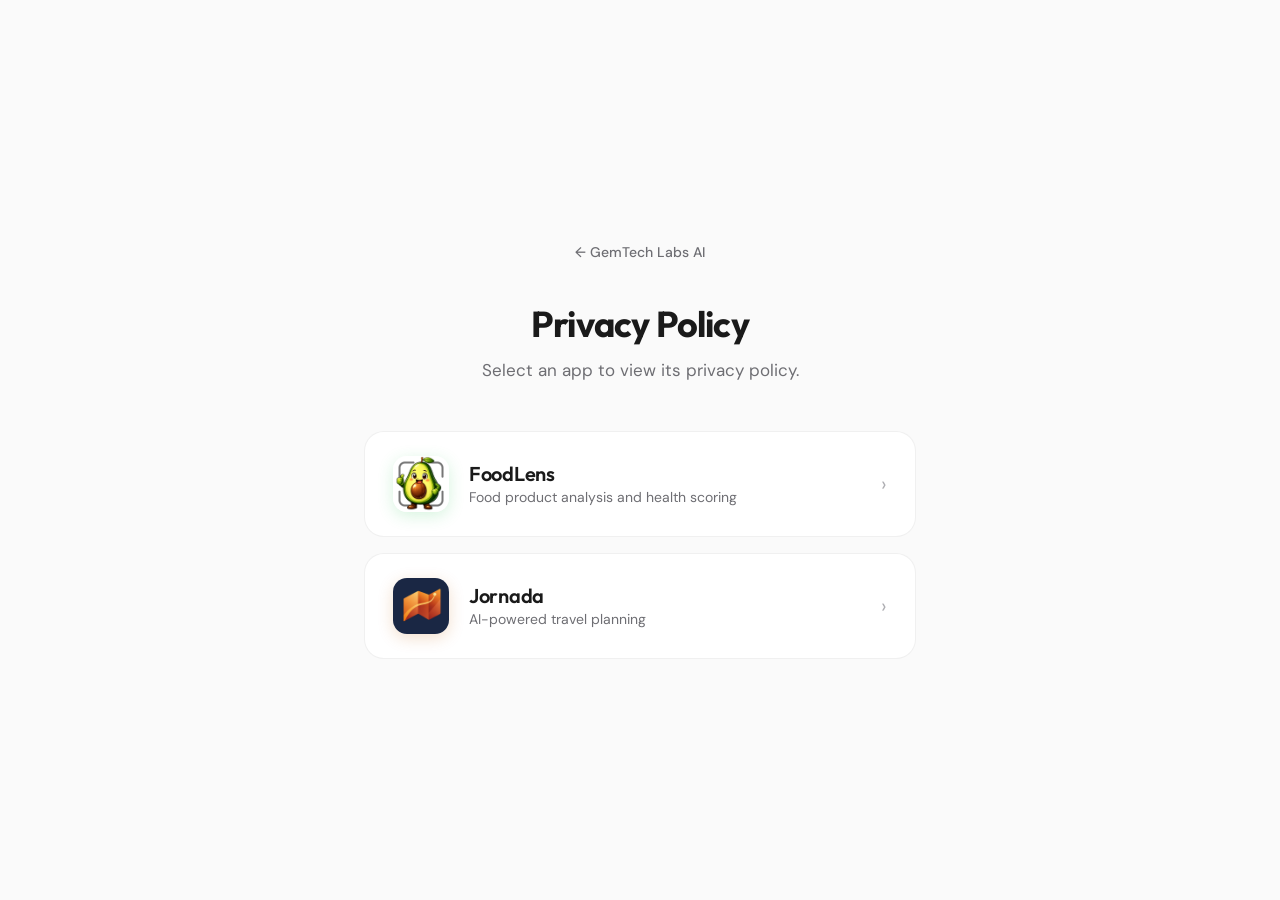
==== commit 34002c2d: "Add per-app legal pages and app selector for privacy/terms Convert root privacy.html and terms.html " ====
--- a/privacy.html
+++ b/privacy.html
@@ -3,329 +3,170 @@
 <head>
     <meta charset="UTF-8">
     <meta name="viewport" content="width=device-width, initial-scale=1.0">
-    <title>Privacy Policy — FoodLens</title>
+    <title>Privacy Policy — GemTech Labs AI</title>
+    <link rel="preconnect" href="https://fonts.googleapis.com">
+    <link rel="preconnect" href="https://fonts.gstatic.com" crossorigin>
+    <link href="https://fonts.googleapis.com/css2?family=DM+Sans:wght@400;500;600;700&family=Outfit:wght@600;700&display=swap" rel="stylesheet">
     <style>
+        :root {
+            --green: #34c759;
+            --orange: #f5a623;
+            --bg: #fafafa;
+            --bg-card: #ffffff;
+            --text: #1a1a1a;
+            --text-secondary: #6e6e73;
+            --text-tertiary: #aeaeb2;
+            --border: rgba(0,0,0,0.06);
+            --surface: #f2f2f7;
+        }
+        @media (prefers-color-scheme: dark) {
+            :root {
+                --bg: #000000;
+                --bg-card: #1c1c1e;
+                --text: #f5f5f7;
+                --text-secondary: #98989d;
+                --text-tertiary: #636366;
+                --border: rgba(255,255,255,0.08);
+                --surface: #1c1c1e;
+            }
+        }
         * { margin: 0; padding: 0; box-sizing: border-box; }
         body {
-            font-family: -apple-system, BlinkMacSystemFont, 'Segoe UI', Roboto, sans-serif;
-            line-height: 1.7;
-            color: #1d1d1f;
-            background: #fff;
+            font-family: 'DM Sans', -apple-system, BlinkMacSystemFont, sans-serif;
+            background: var(--bg);
+            color: var(--text);
             -webkit-font-smoothing: antialiased;
+            min-height: 100vh;
+            display: flex;
+            align-items: center;
+            justify-content: center;
         }
         .container {
-            max-width: 720px;
-            margin: 0 auto;
-            padding: 60px 24px 80px;
-        }
-        .top-bar {
-            display: flex;
-            align-items: center;
-            justify-content: space-between;
-            margin-bottom: 32px;
+            max-width: 600px;
+            width: 100%;
+            padding: 60px 24px;
+            text-align: center;
         }
         .back-link {
             display: inline-flex;
             align-items: center;
             gap: 6px;
             font-size: 14px;
-            color: #34c759;
+            font-weight: 500;
+            color: var(--text-secondary);
             text-decoration: none;
+            margin-bottom: 40px;
+            transition: color 0.2s;
         }
-        .back-link:hover { text-decoration: underline; }
-        .lang-switcher {
+        .back-link:hover { color: var(--text); }
+        h1 {
+            font-family: 'Outfit', sans-serif;
+            font-size: clamp(28px, 5vw, 36px);
+            font-weight: 700;
+            letter-spacing: -0.8px;
+            margin-bottom: 12px;
+        }
+        .subtitle {
+            font-size: 17px;
+            color: var(--text-secondary);
+            margin-bottom: 48px;
+            line-height: 1.5;
+        }
+        .app-cards {
+            display: flex;
+            flex-direction: column;
+            gap: 16px;
+        }
+        .app-card {
             display: flex;
             align-items: center;
-            gap: 4px;
-            background: #f5f5f7;
-            border-radius: 10px;
-            padding: 3px;
+            gap: 20px;
+            padding: 24px 28px;
+            background: var(--bg-card);
+            border: 1px solid var(--border);
+            border-radius: 20px;
+            text-decoration: none;
+            color: var(--text);
+            transition: transform 0.2s, box-shadow 0.2s, border-color 0.2s;
         }
-        .lang-btn {
-            padding: 5px 12px;
-            border: none;
-            background: transparent;
-            border-radius: 8px;
-            font-size: 13px;
-            font-weight: 500;
-            color: #86868b;
-            cursor: pointer;
-            transition: all 0.2s;
+        .app-card:hover {
+            transform: translateY(-2px);
+            box-shadow: 0 12px 40px rgba(0,0,0,0.08);
         }
-        .lang-btn.active {
-            background: #fff;
-            color: #1d1d1f;
-            box-shadow: 0 1px 3px rgba(0,0,0,0.1);
+        .app-card.foodlens:hover { border-color: var(--green); }
+        .app-card.jornada:hover { border-color: var(--orange); }
+        .app-icon {
+            width: 56px;
+            height: 56px;
+            border-radius: 14px;
+            overflow: hidden;
+            flex-shrink: 0;
         }
-        h1 {
-            font-size: 32px;
-            font-weight: 700;
-            letter-spacing: -0.5px;
-            margin-bottom: 8px;
+        .app-icon img {
+            width: 100%;
+            height: 100%;
+            object-fit: cover;
         }
-        .last-updated {
-            font-size: 14px;
-            color: #86868b;
-            margin-bottom: 40px;
+        .app-icon.foodlens { box-shadow: 0 4px 16px rgba(52,199,89,0.2); }
+        .app-icon.jornada { box-shadow: 0 4px 16px rgba(196,94,0,0.2); }
+        .app-info {
+            text-align: left;
+            flex: 1;
         }
-        h2 {
+        .app-info h2 {
+            font-family: 'Outfit', sans-serif;
             font-size: 20px;
             font-weight: 600;
-            margin-top: 36px;
-            margin-bottom: 12px;
             letter-spacing: -0.3px;
+            margin-bottom: 2px;
         }
-        p { margin-bottom: 16px; color: #333; }
-        ul { margin-bottom: 16px; padding-left: 24px; }
-        li { margin-bottom: 8px; color: #333; }
-        a { color: #34c759; }
-        .contact-box {
-            margin-top: 40px;
-            padding: 20px 24px;
-            background: #f5f5f7;
-            border-radius: 12px;
+        .app-info p {
+            font-size: 14px;
+            color: var(--text-secondary);
+            line-height: 1.4;
         }
-        .contact-box p { margin-bottom: 4px; }
-        .lang-content { display: none; }
-        .lang-content.active { display: block; }
-        @media (prefers-color-scheme: dark) {
-            body { background: #000; color: #f5f5f7; }
-            p, li { color: #d1d1d6; }
-            .contact-box { background: #1c1c1e; }
-            .lang-switcher { background: #1c1c1e; }
-            .lang-btn { color: #98989d; }
-            .lang-btn.active { background: #2c2c2e; color: #f5f5f7; box-shadow: 0 1px 3px rgba(0,0,0,0.3); }
+        .arrow {
+            font-size: 20px;
+            color: var(--text-tertiary);
+            flex-shrink: 0;
+            transition: transform 0.2s;
+        }
+        .app-card:hover .arrow { transform: translateX(4px); }
+        @media (max-width: 480px) {
+            .app-card { padding: 20px; gap: 16px; }
+            .app-icon { width: 48px; height: 48px; border-radius: 12px; }
         }
     </style>
 </head>
 <body>
     <div class="container">
-        <div class="top-bar">
-            <a href="/" class="back-link">← FoodLens</a>
-            <div class="lang-switcher">
-                <button class="lang-btn active" onclick="switchLang('en')">EN</button>
-                <button class="lang-btn" onclick="switchLang('pt')">PT</button>
-                <button class="lang-btn" onclick="switchLang('es')">ES</button>
-            </div>
-        </div>
+        <a href="/" class="back-link">&larr; GemTech Labs AI</a>
+        <h1>Privacy Policy</h1>
+        <p class="subtitle">Select an app to view its privacy policy.</p>
 
-        <!-- ═══ ENGLISH ═══ -->
-        <div id="lang-en" class="lang-content active">
-            <h1>Privacy Policy</h1>
-            <p class="last-updated">Last updated: February 15, 2026</p>
+        <div class="app-cards">
+            <a href="/foodlens/privacy" class="app-card foodlens">
+                <div class="app-icon foodlens">
+                    <img src="/images/foodlens-icon.png" alt="FoodLens">
+                </div>
+                <div class="app-info">
+                    <h2>FoodLens</h2>
+                    <p>Food product analysis and health scoring</p>
+                </div>
+                <span class="arrow">&rsaquo;</span>
+            </a>
 
-            <p>GemTech Labs AI ("we", "us", or "our") operates the FoodLens mobile application (the "App"). This Privacy Policy explains how we collect, use, and protect your information when you use our App.</p>
-
-            <h2>1. Information We Collect</h2>
-            <p><strong>Account Information:</strong> When you create an account, we collect your email address, display name, and authentication credentials. If you sign in with Apple or Google, we receive basic profile information from those services.</p>
-            <p><strong>Usage Data:</strong> We collect information about how you use the App, including products you scan, search queries, and feature interactions. This helps us improve the App experience.</p>
-            <p><strong>Camera Access:</strong> The App uses your device camera solely to scan product barcodes. We do not capture, store, or transmit photos or video. Camera data is processed locally on your device.</p>
-            <p><strong>Device Information:</strong> We may collect general device information such as device type, operating system version, and language preferences to optimize the App experience.</p>
-
-            <h2>2. How We Use Your Information</h2>
-            <p>We use the information we collect to:</p>
-            <ul>
-                <li>Provide and maintain the App's core functionality, including product analysis and health scoring</li>
-                <li>Store your scan history and favorites for your convenience</li>
-                <li>Improve and optimize the App's performance and user experience</li>
-                <li>Manage your account and subscription</li>
-                <li>Communicate with you about updates, support, or changes to our services</li>
-            </ul>
-
-            <h2>3. Data Storage and Security</h2>
-            <p>Your data is stored securely using Google Firebase, which provides industry-standard encryption for data in transit and at rest. We implement appropriate technical and organizational measures to protect your personal information against unauthorized access, alteration, or destruction.</p>
-
-            <h2>4. Third-Party Services</h2>
-            <p>We use the following third-party services:</p>
-            <ul>
-                <li><strong>Firebase (Google):</strong> Authentication, data storage, and cloud functions</li>
-                <li><strong>Open Food Facts:</strong> Product database for nutritional information (open-source, community-driven)</li>
-                <li><strong>Anthropic:</strong> AI-powered product analysis for premium features</li>
-                <li><strong>RevenueCat:</strong> Subscription and payment management</li>
-            </ul>
-            <p>These services have their own privacy policies governing the use of your information.</p>
-
-            <h2>5. Data Sharing</h2>
-            <p>We do not sell, trade, or rent your personal information to third parties. We may share anonymized, aggregated data for analytics purposes. We may disclose your information if required by law or to protect our legal rights.</p>
-
-            <h2>6. Data Retention</h2>
-            <p>We retain your data for as long as your account is active. You can request deletion of your account and associated data at any time by contacting us. Upon account deletion, your personal data will be permanently removed within 30 days.</p>
-
-            <h2>7. Your Rights</h2>
-            <p>Depending on your location, you may have the right to:</p>
-            <ul>
-                <li>Access, correct, or delete your personal data</li>
-                <li>Object to or restrict the processing of your data</li>
-                <li>Data portability — receive your data in a structured format</li>
-                <li>Withdraw consent at any time</li>
-            </ul>
-            <p>To exercise any of these rights, please contact us at the email below.</p>
-
-            <h2>8. Children's Privacy</h2>
-            <p>The App is not intended for children under the age of 13. We do not knowingly collect personal information from children. If you believe a child has provided us with personal information, please contact us so we can delete it.</p>
-
-            <h2>9. Changes to This Policy</h2>
-            <p>We may update this Privacy Policy from time to time. We will notify you of significant changes through the App or via email. Your continued use of the App after changes constitutes acceptance of the updated policy.</p>
-
-            <h2>10. Contact Us</h2>
-            <div class="contact-box">
-                <p><strong>GemTech Labs AI</strong></p>
-                <p>Email: <a href="mailto:contact@gemtechlabsai.com">contact@gemtechlabsai.com</a></p>
-                <p>Website: <a href="https://gemtechlabsai.com">gemtechlabsai.com</a></p>
-            </div>
-        </div>
-
-        <!-- ═══ PORTUGUÊS ═══ -->
-        <div id="lang-pt" class="lang-content">
-            <h1>Política de Privacidade</h1>
-            <p class="last-updated">Última atualização: 15 de fevereiro de 2026</p>
-
-            <p>A GemTech Labs AI ("nós" ou "nosso") opera o aplicativo móvel FoodLens (o "App"). Esta Política de Privacidade explica como coletamos, usamos e protegemos suas informações quando você usa nosso App.</p>
-
-            <h2>1. Informações que Coletamos</h2>
-            <p><strong>Informações da Conta:</strong> Ao criar uma conta, coletamos seu endereço de e-mail, nome de exibição e credenciais de autenticação. Se você entrar com Apple ou Google, recebemos informações básicas de perfil desses serviços.</p>
-            <p><strong>Dados de Uso:</strong> Coletamos informações sobre como você usa o App, incluindo produtos que você escaneia, consultas de pesquisa e interações com recursos. Isso nos ajuda a melhorar a experiência do App.</p>
-            <p><strong>Acesso à Câmera:</strong> O App usa a câmera do seu dispositivo exclusivamente para escanear códigos de barras de produtos. Não capturamos, armazenamos ou transmitimos fotos ou vídeos. Os dados da câmera são processados localmente no seu dispositivo.</p>
-            <p><strong>Informações do Dispositivo:</strong> Podemos coletar informações gerais do dispositivo, como tipo de dispositivo, versão do sistema operacional e preferências de idioma para otimizar a experiência do App.</p>
-
-            <h2>2. Como Usamos Suas Informações</h2>
-            <p>Usamos as informações coletadas para:</p>
-            <ul>
-                <li>Fornecer e manter a funcionalidade principal do App, incluindo análise de produtos e pontuação de saúde</li>
-                <li>Armazenar seu histórico de escaneamento e favoritos para sua conveniência</li>
-                <li>Melhorar e otimizar o desempenho e a experiência do usuário do App</li>
-                <li>Gerenciar sua conta e assinatura</li>
-                <li>Comunicar-nos com você sobre atualizações, suporte ou alterações em nossos serviços</li>
-            </ul>
-
-            <h2>3. Armazenamento e Segurança de Dados</h2>
-            <p>Seus dados são armazenados com segurança usando o Google Firebase, que fornece criptografia padrão da indústria para dados em trânsito e em repouso. Implementamos medidas técnicas e organizacionais apropriadas para proteger suas informações pessoais contra acesso não autorizado, alteração ou destruição.</p>
-
-            <h2>4. Serviços de Terceiros</h2>
-            <p>Utilizamos os seguintes serviços de terceiros:</p>
-            <ul>
-                <li><strong>Firebase (Google):</strong> Autenticação, armazenamento de dados e funções em nuvem</li>
-                <li><strong>Open Food Facts:</strong> Banco de dados de produtos para informações nutricionais (código aberto, mantido pela comunidade)</li>
-                <li><strong>Anthropic:</strong> Análise de produtos com IA para recursos premium</li>
-                <li><strong>RevenueCat:</strong> Gerenciamento de assinaturas e pagamentos</li>
-            </ul>
-            <p>Esses serviços possuem suas próprias políticas de privacidade que regem o uso de suas informações.</p>
-
-            <h2>5. Compartilhamento de Dados</h2>
-            <p>Não vendemos, trocamos ou alugamos suas informações pessoais a terceiros. Podemos compartilhar dados anônimos e agregados para fins analíticos. Podemos divulgar suas informações se exigido por lei ou para proteger nossos direitos legais.</p>
-
-            <h2>6. Retenção de Dados</h2>
-            <p>Retemos seus dados enquanto sua conta estiver ativa. Você pode solicitar a exclusão de sua conta e dados associados a qualquer momento entrando em contato conosco. Após a exclusão da conta, seus dados pessoais serão permanentemente removidos em até 30 dias.</p>
-
-            <h2>7. Seus Direitos</h2>
-            <p>Dependendo da sua localização, você pode ter o direito de:</p>
-            <ul>
-                <li>Acessar, corrigir ou excluir seus dados pessoais</li>
-                <li>Opor-se ou restringir o processamento de seus dados</li>
-                <li>Portabilidade de dados — receber seus dados em formato estruturado</li>
-                <li>Retirar o consentimento a qualquer momento</li>
-            </ul>
-            <p>Para exercer qualquer um desses direitos, entre em contato conosco pelo e-mail abaixo.</p>
-
-            <h2>8. Privacidade de Crianças</h2>
-            <p>O App não se destina a crianças menores de 13 anos. Não coletamos intencionalmente informações pessoais de crianças. Se você acredita que uma criança nos forneceu informações pessoais, entre em contato conosco para que possamos excluí-las.</p>
-
-            <h2>9. Alterações nesta Política</h2>
-            <p>Podemos atualizar esta Política de Privacidade periodicamente. Notificaremos você sobre alterações significativas por meio do App ou por e-mail. O uso continuado do App após as alterações constitui aceitação da política atualizada.</p>
-
-            <h2>10. Entre em Contato</h2>
-            <div class="contact-box">
-                <p><strong>GemTech Labs AI</strong></p>
-                <p>E-mail: <a href="mailto:contact@gemtechlabsai.com">contact@gemtechlabsai.com</a></p>
-                <p>Website: <a href="https://gemtechlabsai.com">gemtechlabsai.com</a></p>
-            </div>
-        </div>
-
-        <!-- ═══ ESPAÑOL ═══ -->
-        <div id="lang-es" class="lang-content">
-            <h1>Política de Privacidad</h1>
-            <p class="last-updated">Última actualización: 15 de febrero de 2026</p>
-
-            <p>GemTech Labs AI ("nosotros" o "nuestro") opera la aplicación móvil FoodLens (la "App"). Esta Política de Privacidad explica cómo recopilamos, usamos y protegemos su información cuando usa nuestra App.</p>
-
-            <h2>1. Información que Recopilamos</h2>
-            <p><strong>Información de la Cuenta:</strong> Al crear una cuenta, recopilamos su dirección de correo electrónico, nombre de usuario y credenciales de autenticación. Si inicia sesión con Apple o Google, recibimos información básica de perfil de esos servicios.</p>
-            <p><strong>Datos de Uso:</strong> Recopilamos información sobre cómo usa la App, incluyendo productos que escanea, consultas de búsqueda e interacciones con funciones. Esto nos ayuda a mejorar la experiencia de la App.</p>
-            <p><strong>Acceso a la Cámara:</strong> La App usa la cámara de su dispositivo exclusivamente para escanear códigos de barras de productos. No capturamos, almacenamos ni transmitimos fotos o videos. Los datos de la cámara se procesan localmente en su dispositivo.</p>
-            <p><strong>Información del Dispositivo:</strong> Podemos recopilar información general del dispositivo, como tipo de dispositivo, versión del sistema operativo y preferencias de idioma para optimizar la experiencia de la App.</p>
-
-            <h2>2. Cómo Usamos Su Información</h2>
-            <p>Usamos la información recopilada para:</p>
-            <ul>
-                <li>Proporcionar y mantener la funcionalidad principal de la App, incluyendo análisis de productos y puntuación de salud</li>
-                <li>Almacenar su historial de escaneo y favoritos para su comodidad</li>
-                <li>Mejorar y optimizar el rendimiento y la experiencia de usuario de la App</li>
-                <li>Gestionar su cuenta y suscripción</li>
-                <li>Comunicarnos con usted sobre actualizaciones, soporte o cambios en nuestros servicios</li>
-            </ul>
-
-            <h2>3. Almacenamiento y Seguridad de Datos</h2>
-            <p>Sus datos se almacenan de forma segura utilizando Google Firebase, que proporciona cifrado estándar de la industria para datos en tránsito y en reposo. Implementamos medidas técnicas y organizativas apropiadas para proteger su información personal contra acceso no autorizado, alteración o destrucción.</p>
-
-            <h2>4. Servicios de Terceros</h2>
-            <p>Utilizamos los siguientes servicios de terceros:</p>
-            <ul>
-                <li><strong>Firebase (Google):</strong> Autenticación, almacenamiento de datos y funciones en la nube</li>
-                <li><strong>Open Food Facts:</strong> Base de datos de productos para información nutricional (código abierto, mantenida por la comunidad)</li>
-                <li><strong>Anthropic:</strong> Análisis de productos con IA para funciones premium</li>
-                <li><strong>RevenueCat:</strong> Gestión de suscripciones y pagos</li>
-            </ul>
-            <p>Estos servicios tienen sus propias políticas de privacidad que rigen el uso de su información.</p>
-
-            <h2>5. Compartición de Datos</h2>
-            <p>No vendemos, intercambiamos ni alquilamos su información personal a terceros. Podemos compartir datos anónimos y agregados con fines analíticos. Podemos divulgar su información si lo exige la ley o para proteger nuestros derechos legales.</p>
-
-            <h2>6. Retención de Datos</h2>
-            <p>Retenemos sus datos mientras su cuenta esté activa. Puede solicitar la eliminación de su cuenta y datos asociados en cualquier momento contactándonos. Tras la eliminación de la cuenta, sus datos personales se eliminarán permanentemente en un plazo de 30 días.</p>
-
-            <h2>7. Sus Derechos</h2>
-            <p>Dependiendo de su ubicación, puede tener derecho a:</p>
-            <ul>
-                <li>Acceder, corregir o eliminar sus datos personales</li>
-                <li>Oponerse o restringir el procesamiento de sus datos</li>
-                <li>Portabilidad de datos — recibir sus datos en formato estructurado</li>
-                <li>Retirar el consentimiento en cualquier momento</li>
-            </ul>
-            <p>Para ejercer cualquiera de estos derechos, contáctenos al correo electrónico que aparece abajo.</p>
-
-            <h2>8. Privacidad de Menores</h2>
-            <p>La App no está destinada a menores de 13 años. No recopilamos intencionalmente información personal de menores. Si cree que un menor nos ha proporcionado información personal, contáctenos para que podamos eliminarla.</p>
-
-            <h2>9. Cambios en esta Política</h2>
-            <p>Podemos actualizar esta Política de Privacidad periódicamente. Le notificaremos sobre cambios significativos a través de la App o por correo electrónico. El uso continuado de la App después de los cambios constituye la aceptación de la política actualizada.</p>
-
-            <h2>10. Contáctenos</h2>
-            <div class="contact-box">
-                <p><strong>GemTech Labs AI</strong></p>
-                <p>Correo: <a href="mailto:contact@gemtechlabsai.com">contact@gemtechlabsai.com</a></p>
-                <p>Web: <a href="https://gemtechlabsai.com">gemtechlabsai.com</a></p>
-            </div>
+            <a href="/jornada/privacy" class="app-card jornada">
+                <div class="app-icon jornada">
+                    <img src="/images/JornadaAppLogo.png" alt="Jornada">
+                </div>
+                <div class="app-info">
+                    <h2>Jornada</h2>
+                    <p>AI-powered travel planning</p>
+                </div>
+                <span class="arrow">&rsaquo;</span>
+            </a>
         </div>
     </div>
-
-    <script>
-        function switchLang(lang) {
-            document.querySelectorAll('.lang-content').forEach(el => el.classList.remove('active'));
-            document.querySelectorAll('.lang-btn').forEach(el => el.classList.remove('active'));
-            document.getElementById('lang-' + lang).classList.add('active');
-            document.querySelector('[onclick="switchLang(\'' + lang + '\')"]').classList.add('active');
-            document.documentElement.lang = lang === 'pt' ? 'pt-BR' : lang;
-            localStorage.setItem('foodlens-lang', lang);
-        }
-        // Auto-detect language from browser
-        (function() {
-            var saved = localStorage.getItem('foodlens-lang');
-            if (saved) { switchLang(saved); return; }
-            var browserLang = (navigator.language || navigator.userLanguage || 'en').toLowerCase();
-            if (browserLang.startsWith('pt')) switchLang('pt');
-            else if (browserLang.startsWith('es')) switchLang('es');
-            else switchLang('en');
-        })();
-    </script>
 </body>
 </html>
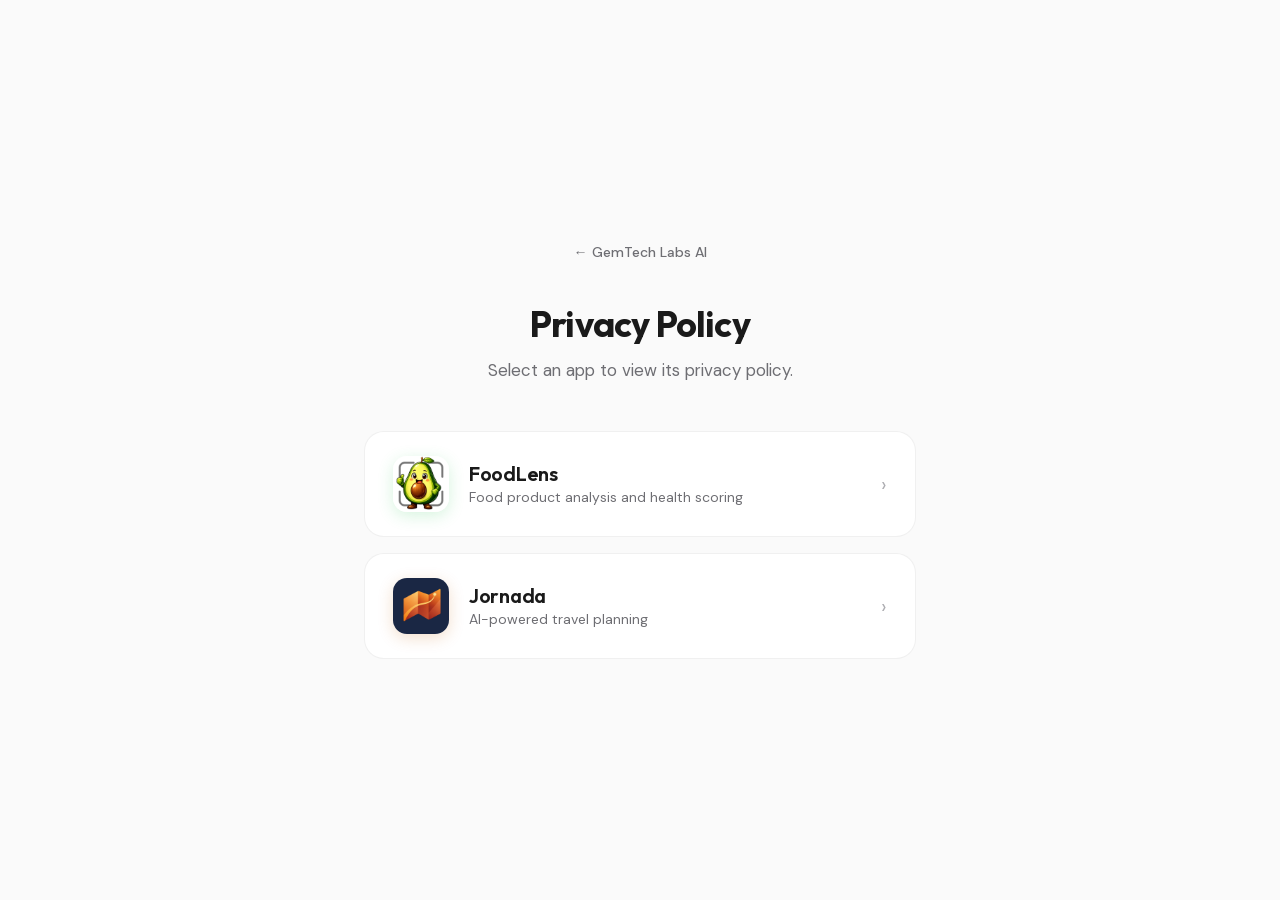
==== commit 663f5a61: "Redesign with modern motion system, security hardening, and legal fixes Design: external css/js arch" ====
--- a/privacy.html
+++ b/privacy.html
@@ -3,10 +3,17 @@
 <head>
     <meta charset="UTF-8">
     <meta name="viewport" content="width=device-width, initial-scale=1.0">
+    <meta http-equiv="Content-Security-Policy" content="default-src 'self'; script-src 'none'; style-src 'self' 'unsafe-inline'; img-src 'self'; font-src 'self'; object-src 'none'; base-uri 'self'; form-action 'none'; upgrade-insecure-requests">
+    <meta name="referrer" content="strict-origin-when-cross-origin">
     <title>Privacy Policy — GemTech Labs AI</title>
-    <link rel="preconnect" href="https://fonts.googleapis.com">
-    <link rel="preconnect" href="https://fonts.gstatic.com" crossorigin>
-    <link href="https://fonts.googleapis.com/css2?family=DM+Sans:wght@400;500;600;700&family=Outfit:wght@600;700&display=swap" rel="stylesheet">
+    <meta name="description" content="Privacy policies for GemTech Labs AI apps. Select FoodLens or Jornada to view its privacy policy.">
+    <link rel="canonical" href="https://gemtechlabsai.com/privacy">
+    <meta name="theme-color" media="(prefers-color-scheme: light)" content="#fafafa">
+    <meta name="theme-color" media="(prefers-color-scheme: dark)" content="#000000">
+    <link rel="icon" type="image/png" sizes="32x32" href="/favicon-32.png">
+    <link rel="icon" type="image/png" sizes="16x16" href="/favicon-16.png">
+    <link rel="apple-touch-icon" sizes="180x180" href="/apple-touch-icon.png">
+    <link rel="stylesheet" href="/css/fonts.css">
     <style>
         :root {
             --green: #34c759;
@@ -147,7 +154,7 @@
         <div class="app-cards">
             <a href="/foodlens/privacy" class="app-card foodlens">
                 <div class="app-icon foodlens">
-                    <img src="/images/foodlens-icon.png" alt="FoodLens">
+                    <img src="/images/foodlens-icon-160.png" alt="" width="56" height="56">
                 </div>
                 <div class="app-info">
                     <h2>FoodLens</h2>
@@ -158,7 +165,7 @@
 
             <a href="/jornada/privacy" class="app-card jornada">
                 <div class="app-icon jornada">
-                    <img src="/images/JornadaAppLogo.png" alt="Jornada">
+                    <img src="/images/jornada-icon-160.png" alt="" width="56" height="56">
                 </div>
                 <div class="app-info">
                     <h2>Jornada</h2>
--- a/css/fonts.css
+++ b/css/fonts.css
@@ -0,0 +1,37 @@
+/* Self-hosted variable fonts (DM Sans 300-700, Outfit 300-800) — no third-party requests (GDPR) */
+/* latin-ext */
+@font-face {
+  font-family: 'DM Sans';
+  font-style: normal;
+  font-weight: 300 700;
+  font-display: swap;
+  src: url(../fonts/dm-sans-latin-ext.woff2) format('woff2');
+  unicode-range: U+0100-02BA, U+02BD-02C5, U+02C7-02CC, U+02CE-02D7, U+02DD-02FF, U+0304, U+0308, U+0329, U+1D00-1DBF, U+1E00-1E9F, U+1EF2-1EFF, U+2020, U+20A0-20AB, U+20AD-20C0, U+2113, U+2C60-2C7F, U+A720-A7FF;
+}
+/* latin */
+@font-face {
+  font-family: 'DM Sans';
+  font-style: normal;
+  font-weight: 300 700;
+  font-display: swap;
+  src: url(../fonts/dm-sans-latin.woff2) format('woff2');
+  unicode-range: U+0000-00FF, U+0131, U+0152-0153, U+02BB-02BC, U+02C6, U+02DA, U+02DC, U+0304, U+0308, U+0329, U+2000-206F, U+20AC, U+2122, U+2191, U+2193, U+2212, U+2215, U+FEFF, U+FFFD;
+}
+/* latin-ext */
+@font-face {
+  font-family: 'Outfit';
+  font-style: normal;
+  font-weight: 300 800;
+  font-display: swap;
+  src: url(../fonts/outfit-latin-ext.woff2) format('woff2');
+  unicode-range: U+0100-02BA, U+02BD-02C5, U+02C7-02CC, U+02CE-02D7, U+02DD-02FF, U+0304, U+0308, U+0329, U+1D00-1DBF, U+1E00-1E9F, U+1EF2-1EFF, U+2020, U+20A0-20AB, U+20AD-20C0, U+2113, U+2C60-2C7F, U+A720-A7FF;
+}
+/* latin */
+@font-face {
+  font-family: 'Outfit';
+  font-style: normal;
+  font-weight: 300 800;
+  font-display: swap;
+  src: url(../fonts/outfit-latin.woff2) format('woff2');
+  unicode-range: U+0000-00FF, U+0131, U+0152-0153, U+02BB-02BC, U+02C6, U+02DA, U+02DC, U+0304, U+0308, U+0329, U+2000-206F, U+20AC, U+2122, U+2191, U+2193, U+2212, U+2215, U+FEFF, U+FFFD;
+}
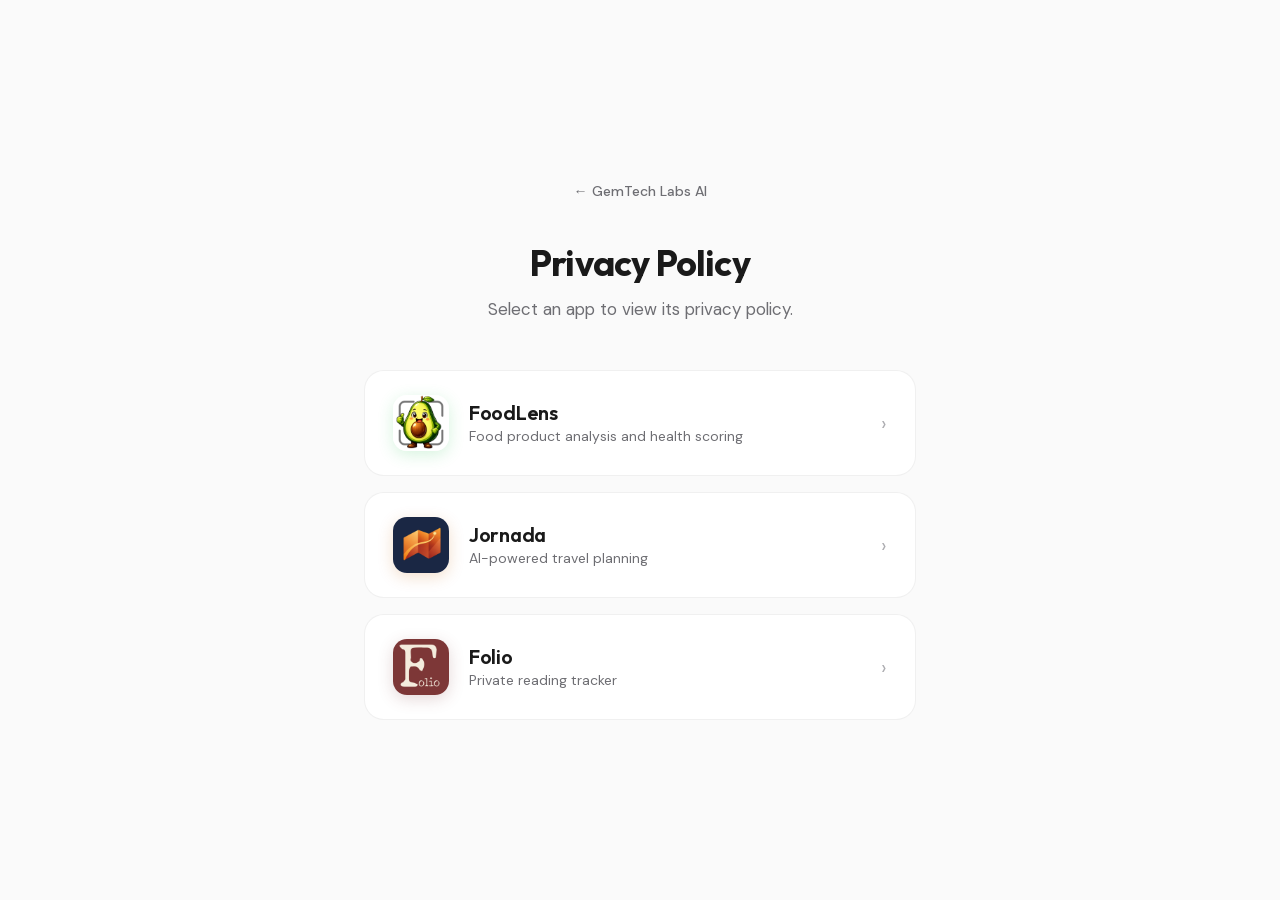
==== commit bac021cd: "Add Folio app space with privacy policy and terms of service Folio joins FoodLens and Jornada on the" ====
--- a/privacy.html
+++ b/privacy.html
@@ -6,7 +6,7 @@
     <meta http-equiv="Content-Security-Policy" content="default-src 'self'; script-src 'none'; style-src 'self' 'unsafe-inline'; img-src 'self'; font-src 'self'; object-src 'none'; base-uri 'self'; form-action 'none'; upgrade-insecure-requests">
     <meta name="referrer" content="strict-origin-when-cross-origin">
     <title>Privacy Policy — GemTech Labs AI</title>
-    <meta name="description" content="Privacy policies for GemTech Labs AI apps. Select FoodLens or Jornada to view its privacy policy.">
+    <meta name="description" content="Privacy policies for GemTech Labs AI apps. Select FoodLens, Jornada, or Folio to view its privacy policy.">
     <link rel="canonical" href="https://gemtechlabsai.com/privacy">
     <meta name="theme-color" media="(prefers-color-scheme: light)" content="#fafafa">
     <meta name="theme-color" media="(prefers-color-scheme: dark)" content="#000000">
@@ -18,6 +18,7 @@
         :root {
             --green: #34c759;
             --orange: #f5a623;
+            --oxblood: #7c3a3a;
             --bg: #fafafa;
             --bg-card: #ffffff;
             --text: #1a1a1a;
@@ -102,6 +103,7 @@
         }
         .app-card.foodlens:hover { border-color: var(--green); }
         .app-card.jornada:hover { border-color: var(--orange); }
+        .app-card.folio:hover { border-color: var(--oxblood); }
         .app-icon {
             width: 56px;
             height: 56px;
@@ -116,6 +118,7 @@
         }
         .app-icon.foodlens { box-shadow: 0 4px 16px rgba(52,199,89,0.2); }
         .app-icon.jornada { box-shadow: 0 4px 16px rgba(196,94,0,0.2); }
+        .app-icon.folio { box-shadow: 0 4px 16px rgba(124,58,58,0.2); }
         .app-info {
             text-align: left;
             flex: 1;
@@ -173,6 +176,17 @@
                 </div>
                 <span class="arrow">&rsaquo;</span>
             </a>
+
+            <a href="/folio/privacy" class="app-card folio">
+                <div class="app-icon folio">
+                    <img src="/images/folio-icon-160.png" alt="" width="56" height="56">
+                </div>
+                <div class="app-info">
+                    <h2>Folio</h2>
+                    <p>Private reading tracker</p>
+                </div>
+                <span class="arrow">&rsaquo;</span>
+            </a>
         </div>
     </div>
 </body>
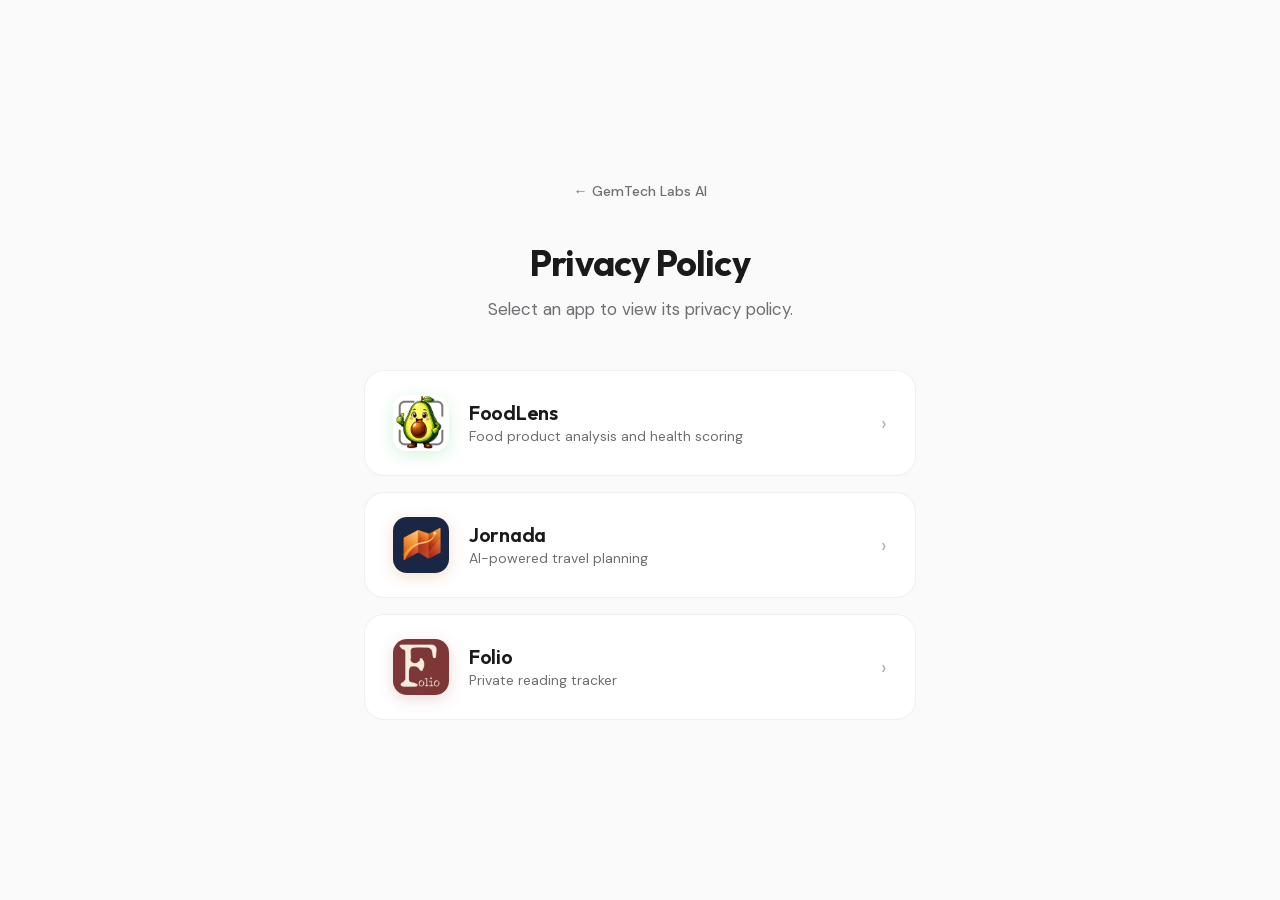
==== commit c463c7c5: "Align Folio banner with the devdemello.com card treatment The Folio banner was a flat parchment grad" ====
--- a/privacy.html
+++ b/privacy.html
@@ -18,7 +18,7 @@
         :root {
             --green: #34c759;
             --orange: #f5a623;
-            --oxblood: #7c3a3a;
+            --oxblood: #9b4a47;
             --bg: #fafafa;
             --bg-card: #ffffff;
             --text: #1a1a1a;
@@ -118,7 +118,7 @@
         }
         .app-icon.foodlens { box-shadow: 0 4px 16px rgba(52,199,89,0.2); }
         .app-icon.jornada { box-shadow: 0 4px 16px rgba(196,94,0,0.2); }
-        .app-icon.folio { box-shadow: 0 4px 16px rgba(124,58,58,0.2); }
+        .app-icon.folio { box-shadow: 0 4px 16px rgba(155,74,71,0.2); }
         .app-info {
             text-align: left;
             flex: 1;
